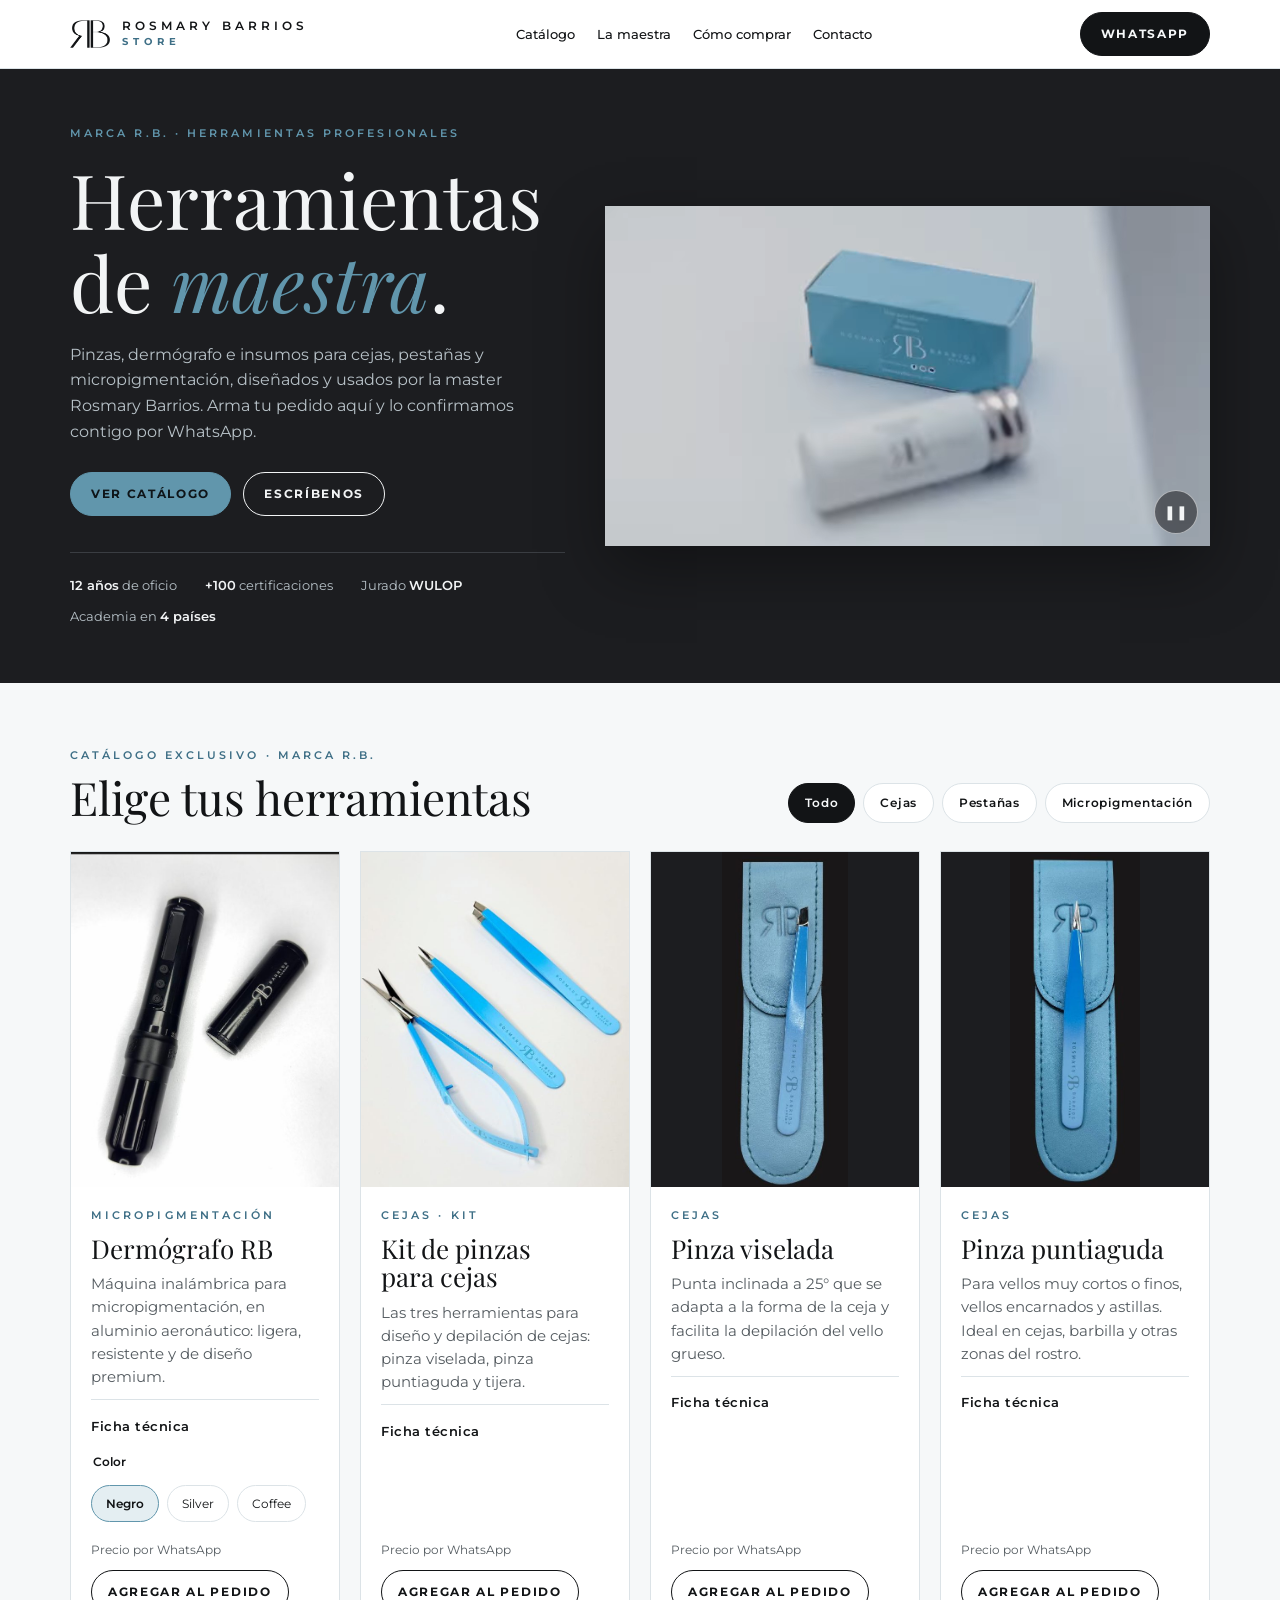
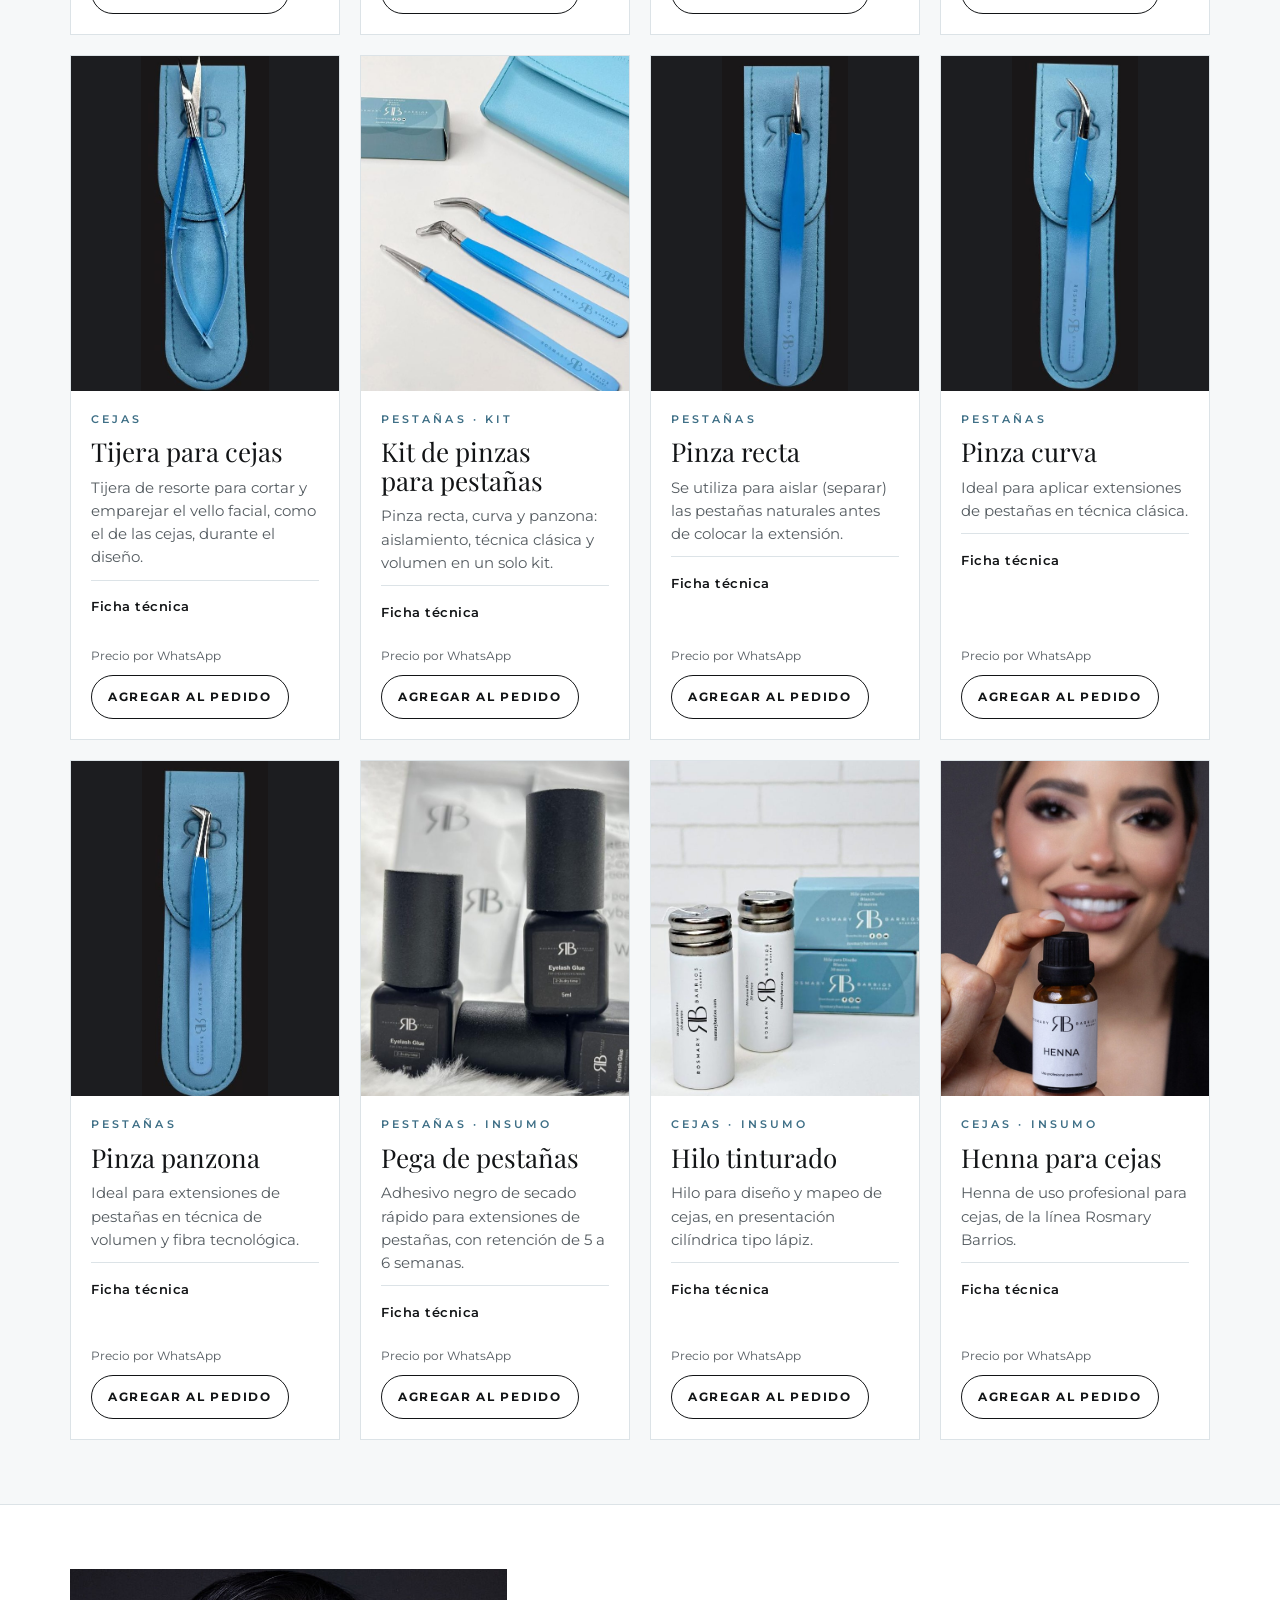
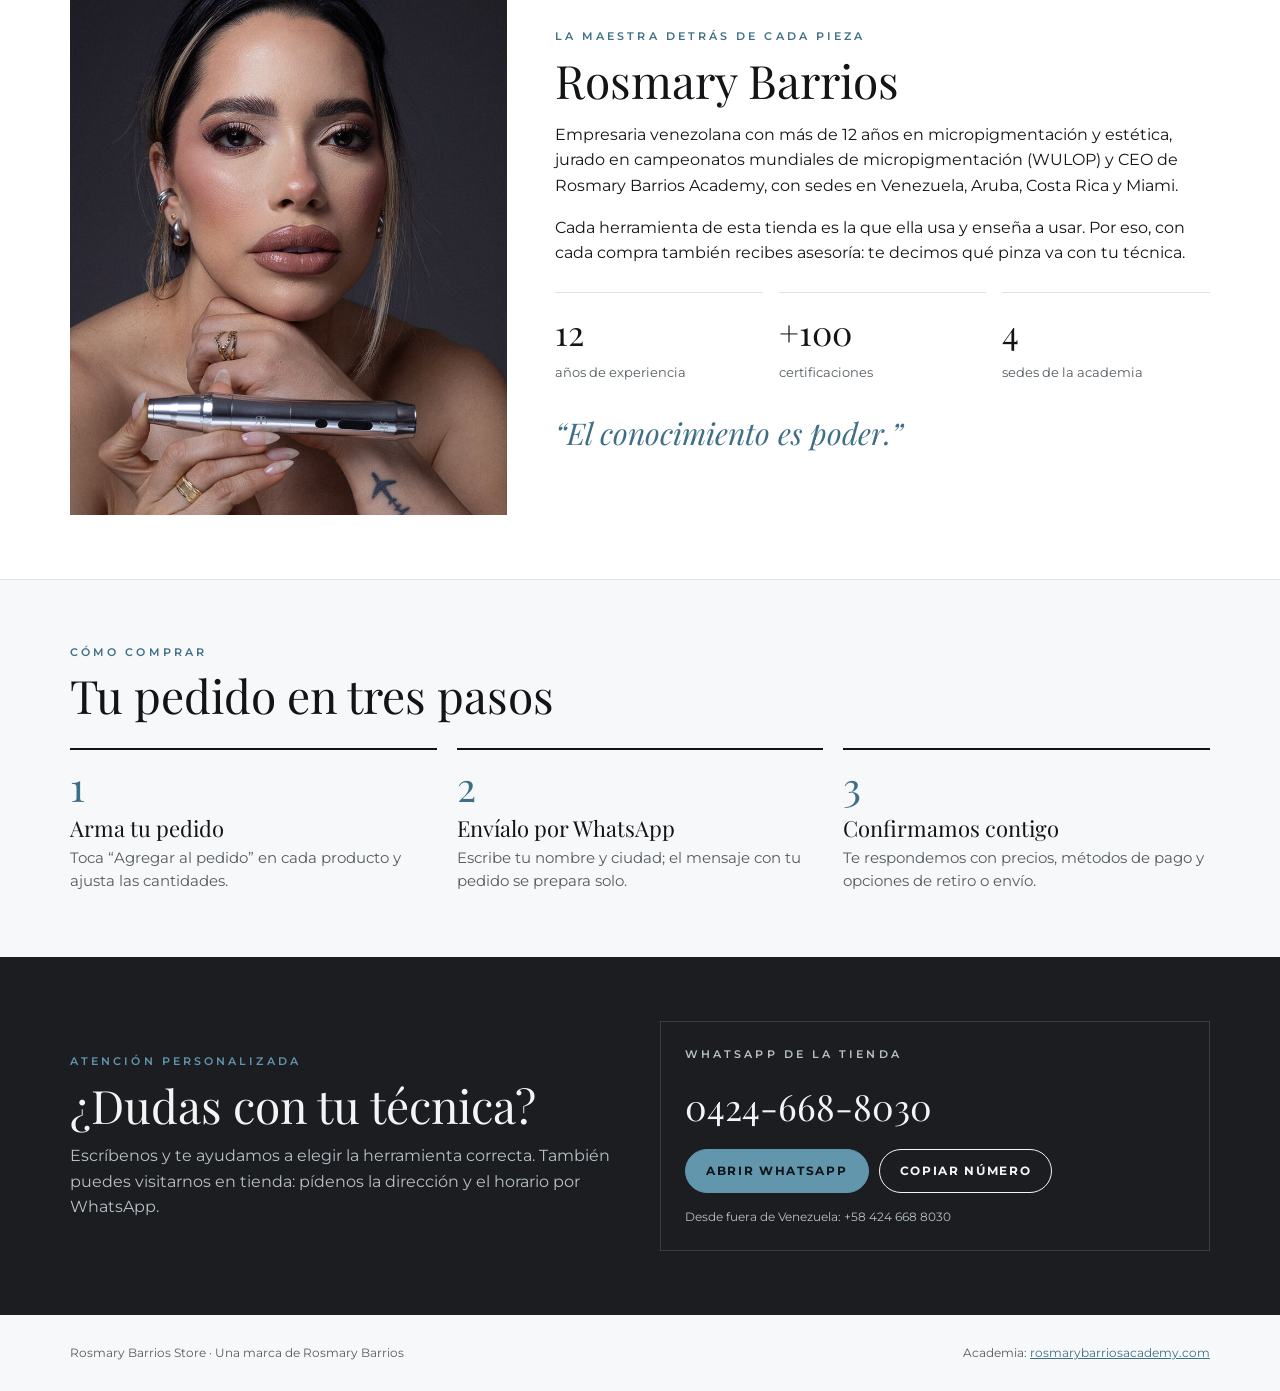
==== index.html @ f1348ba2 "Web de la tienda con video en la portada Co-Authored-By: Claude Opus 5.5 (1M context) <noreply@anthr" ====
<!doctype html>
<html lang="es">
<head>
<meta charset="utf-8">
<meta name="viewport" content="width=device-width,initial-scale=1,viewport-fit=cover">
<meta property="og:title" content="Rosmary Barrios Store">
<meta property="og:description" content="Herramientas profesionales para cejas, pestañas y micropigmentación creadas por la master Rosmary Barrios.">
<meta property="og:image" content="hero-poster.jpg">
<link rel="preload" as="image" href="hero-poster.jpg">
<title>Rosmary Barrios Store</title>
<meta name="description" content="Herramientas profesionales para cejas, pestañas y micropigmentación creadas por la master Rosmary Barrios.">
<link rel="preconnect" href="https://fonts.googleapis.com"><link rel="preconnect" href="https://fonts.gstatic.com" crossorigin>
<link rel="stylesheet" href="https://fonts.googleapis.com/css2?family=Montserrat:wght@400;500;600;700&family=Playfair+Display:ital,wght@0,400;0,500;1,400&display=swap">
<style>
/* Layout: catalogue-first shop. Charcoal studio hero (from the printed catalogue) → filterable product grid → the maestra → how to order → contact. Order is built on the page and sent through WhatsApp. */
:root {
  --bg: #F6F8F9; --surface: #FFFFFF; --ink: #121416; --muted: #555C61; --line: #DCE3E7;
  --accent: #6196AC; --accent-ink: #3E6F86; --accent-soft: #E4EEF2;
  --studio: #1C1D20; --studio-ink: #F2F4F5; --studio-muted: #B7C1C7;
  --display: 'Playfair Display', Georgia, 'Times New Roman', serif;
  --text: 'Montserrat', 'Helvetica Neue', Arial, sans-serif;
  --r: 0px; --pill: 999px;
}
@media (prefers-color-scheme: dark) { :root:not([data-theme="light"]) {
  --bg: #111315; --surface: #1A1D20; --ink: #EDF1F3; --muted: #A5AFB5; --line: #2B3135;
  --accent: #7AAAC0; --accent-ink: #9CC4D6; --accent-soft: #1F2C33; color-scheme: dark } }
:root[data-theme="dark"] {
  --bg: #111315; --surface: #1A1D20; --ink: #EDF1F3; --muted: #A5AFB5; --line: #2B3135;
  --accent: #7AAAC0; --accent-ink: #9CC4D6; --accent-soft: #1F2C33; color-scheme: dark }
* { box-sizing: border-box }
[hidden] { display: none !important }
body { background: var(--bg); color: var(--ink); font-family: var(--text); font-size: 16px; line-height: 1.6; margin: 0 }
.wrap { max-width: 1180px; margin: 0 auto; padding-inline: 20px }
h1, h2, h3 { font-family: var(--display); font-weight: 400; text-wrap: balance; margin: 0; line-height: 1.1 }
.eyebrow { font-size: 11px; font-weight: 600; letter-spacing: .28em; text-transform: uppercase; color: var(--accent-ink); margin: 0 }
a { color: var(--accent-ink) }
:focus-visible { outline: 2px solid var(--accent); outline-offset: 3px }
.mono { display: inline-block; width: 40px; height: 28px; background: currentColor; -webkit-mask: url([data-uri]) center/contain no-repeat; mask: url([data-uri]) center/contain no-repeat }
/* header */
header.top { position: sticky; top: env(safe-area-inset-top, 0px); z-index: 20; background: var(--surface); border-bottom: 1px solid var(--line) }
.top .wrap { display: flex; align-items: center; justify-content: space-between; gap: 16px; padding-block: 12px }
.brand { display: flex; align-items: center; gap: 12px; text-decoration: none; color: var(--ink) }
.brand b { display: block; font-size: 12px; font-weight: 600; letter-spacing: .34em; line-height: 1.35 }
.brand small { display: block; font-size: 10px; font-weight: 700; letter-spacing: .5em; color: var(--accent-ink) }
nav.menu { display: flex; gap: 22px; font-size: 13px; font-weight: 500 }
nav.menu a { color: var(--ink); text-decoration: none }
nav.menu a:hover { color: var(--accent-ink) }
.btn { font: 700 12px/1 var(--text); letter-spacing: .14em; text-transform: uppercase; border-radius: var(--pill); padding: 14px 20px; border: 1.5px solid var(--ink); background: transparent; color: var(--ink); cursor: pointer; text-decoration: none; display: inline-flex; align-items: center; justify-content: center; gap: 8px; min-height: 44px }
.btn-solid { background: var(--ink); color: var(--bg); border-color: var(--ink) }
.btn-accent { background: var(--accent); border-color: var(--accent); color: #0E1418 }
.btn:hover { transform: translateY(-1px) }
/* hero */
.hero { background: var(--studio); color: var(--studio-ink) }
.hero .wrap { display: grid; grid-template-columns: 1.1fr .9fr; gap: 40px; align-items: center; padding-block: 56px }
.hero .eyebrow { color: var(--accent) }
.hero h1 { font-size: clamp(42px, 6vw, 76px); margin: 14px 0 18px }
.hero h1 em { color: var(--accent); font-style: italic }
.hero p.sub { color: var(--studio-muted); max-width: 52ch; margin: 0 0 28px }
.hero .ctas { display: flex; gap: 12px; flex-wrap: wrap }
.hero .btn { border-color: var(--studio-ink); color: var(--studio-ink) }
.hero .btn-accent { color: #0E1418; border-color: var(--accent) }
/* hero video: the product film takes the place of the hero photo, beside the copy */
.hero .wrap { grid-template-columns: .9fr 1.1fr }
.hero-media { position: relative; margin: 0; aspect-ratio: 16/9; overflow: hidden; background: #2A2C30; box-shadow: 0 24px 60px rgba(0,0,0,.35) }
.hero-video { width: 100%; height: 100%; object-fit: cover; display: block }
.hero-toggle { position: absolute; right: 12px; bottom: 12px; width: 44px; height: 44px; border-radius: 50%;
  border: 1px solid rgba(242,244,245,.6); background: rgba(28,29,32,.55); color: #F2F4F5; cursor: pointer; font-size: 14px }
.facts { display: flex; flex-wrap: wrap; gap: 10px 28px; margin-top: 36px; padding-top: 22px; border-top: 1px solid #3A3D42; font-size: 13px; color: var(--studio-muted) }
.facts b { color: var(--studio-ink); font-weight: 600 }
/* catalogue */
section.block { padding-block: 64px }
.bhead { display: flex; flex-wrap: wrap; align-items: end; justify-content: space-between; gap: 20px; margin-bottom: 28px }
.bhead h2 { font-size: clamp(32px, 4vw, 46px); margin-top: 8px }
.filters { display: flex; flex-wrap: wrap; gap: 8px }
.chip { font: 600 12px var(--text); letter-spacing: .06em; padding: 10px 16px; min-height: 40px; border-radius: var(--pill); border: 1px solid var(--line); background: var(--surface); color: var(--ink); cursor: pointer }
.chip[aria-pressed="true"] { background: var(--ink); color: var(--bg); border-color: var(--ink) }
.grid { display: grid; grid-template-columns: repeat(auto-fill, minmax(260px, 1fr)); gap: 20px }
.card { background: var(--surface); border: 1px solid var(--line); display: flex; flex-direction: column; min-width: 0 }
.ph { aspect-ratio: 4/5; max-width: 100%; overflow: hidden; display: flex }
.ph-dark { background: var(--studio) } .ph-light { background: #FFFFFF }
.ph img { width: 100%; height: 100%; display: block }
.cbody { padding: 20px; display: flex; flex-direction: column; gap: 10px; flex: 1 }
.card h3 { font-size: 26px }
.lead { margin: 0; color: var(--muted); font-size: 14.5px }
details { border-top: 1px solid var(--line); padding-top: 10px; font-size: 14px }
summary { cursor: pointer; font-weight: 600; font-size: 13px; letter-spacing: .04em; min-height: 32px; display: flex; align-items: center }
details ul { margin: 8px 0 0; padding-left: 18px; color: var(--muted) }
.opts { border: 0; padding: 0; margin: 0; display: flex; flex-wrap: wrap; gap: 8px; align-items: center }
.opts legend { font-size: 12px; font-weight: 600; margin-bottom: 6px; float: left; width: 100% }
.opts input { position: absolute; opacity: 0 }
.opts span { display: inline-block; padding: 8px 14px; border: 1px solid var(--line); border-radius: var(--pill); font-size: 12px; cursor: pointer }
.opts input:checked + span { border-color: var(--accent); background: var(--accent-soft); font-weight: 600 }
.opts input:focus-visible + span { outline: 2px solid var(--accent) }
.cfoot { margin-top: auto; display: flex; align-items: center; justify-content: space-between; gap: 10px; flex-wrap: wrap; padding-top: 8px }
.price { font-size: 12px; color: var(--muted) }
.btn-add { padding: 12px 16px }
.btn-add.done { background: var(--accent); border-color: var(--accent); color: #0E1418 }
/* maestra */
.maestra { background: var(--surface); border-block: 1px solid var(--line) }
.maestra .wrap { display: grid; grid-template-columns: .8fr 1.2fr; gap: 48px; align-items: center }
.maestra figure { margin: 0; aspect-ratio: 4/5; overflow: hidden; max-width: 100% }
.maestra figure img { width: 100%; height: 100%; object-fit: cover }
.maestra h2 { font-size: clamp(32px, 4vw, 46px); margin: 10px 0 16px }
.maestra blockquote { margin: 24px 0 0; font-family: var(--display); font-style: italic; font-size: 30px; color: var(--accent-ink) }
.stats { display: grid; grid-template-columns: repeat(3, minmax(0, 1fr)); gap: 16px; margin-top: 26px }
.stats div { border-top: 1px solid var(--line); padding-top: 12px }
.stats b { display: block; font-family: var(--display); font-size: 34px; font-weight: 400; font-variant-numeric: tabular-nums }
.stats span { font-size: 13px; color: var(--muted) }
/* steps */
.steps { display: grid; grid-template-columns: repeat(3, minmax(0, 1fr)); gap: 20px; counter-reset: s }
.step { border-top: 2px solid var(--ink); padding-top: 16px }
.step .n { font-family: var(--display); font-size: 40px; color: var(--accent-ink); line-height: 1 }
.step h3 { font-size: 22px; margin: 10px 0 6px }
.step p { margin: 0; color: var(--muted); font-size: 14.5px }
/* contact */
.contact { background: var(--studio); color: var(--studio-ink) }
.contact .wrap { display: grid; grid-template-columns: 1fr 1fr; gap: 40px; align-items: center; padding-block: 64px }
.contact h2 { font-size: clamp(32px, 4vw, 46px); margin: 10px 0 12px }
.contact .eyebrow { color: var(--accent) }
.contact p { color: var(--studio-muted); margin: 0 }
.wa-box { border: 1px solid #3A3D42; padding: 24px; display: flex; flex-direction: column; gap: 14px }
.wa-num { font-family: var(--display); font-size: 36px; font-variant-numeric: tabular-nums; user-select: all }
.wa-row { display: flex; gap: 10px; flex-wrap: wrap }
.contact .btn { border-color: var(--studio-ink); color: var(--studio-ink) }
.contact .btn-accent { color: #0E1418; border-color: var(--accent) }
footer { padding-block: 28px; font-size: 12px; color: var(--muted) }
footer .wrap { display: flex; flex-wrap: wrap; justify-content: space-between; gap: 12px }
/* order bar + drawer */
.orderbar { position: fixed; left: 0; right: 0; bottom: 0; z-index: 30; padding: 12px 16px calc(12px + env(safe-area-inset-bottom, 0px)); display: flex; justify-content: center; pointer-events: none }
.orderbar button { pointer-events: auto; box-shadow: 0 8px 24px rgba(0,0,0,.25) }
.drawer { position: fixed; inset: 0; z-index: 40; display: flex; justify-content: flex-end; background: rgba(10,12,14,.45) }
.panel { background: var(--surface); color: var(--ink); width: min(440px, 100%); height: 100%; padding: 24px 20px calc(24px + env(safe-area-inset-bottom, 0px)); display: flex; flex-direction: column; gap: 16px; overflow-y: auto; border-radius: 18px 0 0 18px }
.panel header { display: flex; justify-content: space-between; align-items: center }
.panel h2 { font-size: 30px }
.items { list-style: none; margin: 0; padding: 0; display: flex; flex-direction: column; gap: 10px }
.items li { display: grid; grid-template-columns: 1fr auto; gap: 8px; align-items: center; border-bottom: 1px solid var(--line); padding-bottom: 10px; font-size: 14px }
.qty { display: flex; align-items: center; gap: 6px }
.qty button { width: 36px; height: 36px; border: 1px solid var(--line); background: var(--bg); color: var(--ink); border-radius: 50%; cursor: pointer; font-size: 16px }
.qty output { min-width: 20px; text-align: center; font-variant-numeric: tabular-nums }
.field { display: flex; flex-direction: column; gap: 6px; font-size: 13px; font-weight: 600 }
.field input { font: 400 15px var(--text); padding: 12px; border: 1px solid var(--line); background: var(--bg); color: var(--ink) }
.empty { color: var(--muted); font-size: 14px }
.note { font-size: 12px; color: var(--muted) }
.close { width: 44px; height: 44px; border-radius: 50%; border: 1px solid var(--line); background: transparent; color: var(--ink); cursor: pointer; font-size: 20px }
@media (max-width: 860px) {
  .hero .wrap, .maestra .wrap, .contact .wrap { grid-template-columns: 1fr }
  .hero-media { order: -1 }
  nav.menu { display: none }
  .steps { grid-template-columns: 1fr }
}
@media (max-width: 480px) { .brand-text { display: none } .stats b { font-size: 28px } }
@media (prefers-reduced-motion: reduce) { .btn:hover { transform: none } }
</style>

</head>
<body>
<header class="top"><div class="wrap">
<a class="brand" href="#inicio" aria-label="Rosmary Barrios Store, inicio"><span class="mono" aria-hidden="true"></span><span class="brand-text"><b>ROSMARY BARRIOS</b><small>STORE</small></span></a>
<nav class="menu" aria-label="Secciones"><a href="#catalogo">Catálogo</a><a href="#maestra">La maestra</a><a href="#comprar">Cómo comprar</a><a href="#contacto">Contacto</a></nav>
<a class="btn btn-solid" id="wa-top" href="https://wa.me/584246688030" target="_blank" rel="noopener">WhatsApp</a>
</div></header>

<section class="hero" id="inicio"><div class="wrap">
<div>
<p class="eyebrow">Marca R.B. · Herramientas profesionales</p>
<h1>Herramientas de <em>maestra</em>.</h1>
<p class="sub">Pinzas, dermógrafo e insumos para cejas, pestañas y micropigmentación, diseñados y usados por la master Rosmary Barrios. Arma tu pedido aquí y lo confirmamos contigo por WhatsApp.</p>
<div class="ctas"><a class="btn btn-accent" href="#catalogo">Ver catálogo</a><a class="btn" href="https://wa.me/584246688030?text=Hola%2C%20quiero%20informaci%C3%B3n%20de%20Rosmary%20Barrios%20Store" target="_blank" rel="noopener">Escríbenos</a></div>
<div class="facts"><span><b>12 años</b> de oficio</span><span><b>+100</b> certificaciones</span><span>Jurado <b>WULOP</b></span><span>Academia en <b>4 países</b></span></div>
</div>
<figure class="hero-media">
<video class="hero-video" autoplay muted loop playsinline preload="auto" poster="hero-poster.jpg" aria-label="Video de productos Rosmary Barrios">
<source src="hero.webm" type="video/webm"><source src="hero.mp4" type="video/mp4">
</video>
<button class="hero-toggle" type="button" aria-label="Pausar video">❚❚</button>
</figure>
</div></section>

<section class="block" id="catalogo"><div class="wrap">
<div class="bhead"><div><p class="eyebrow">Catálogo exclusivo · Marca R.B.</p><h2>Elige tus herramientas</h2></div>
<div class="filters" role="group" aria-label="Filtrar por categoría">
<button type="button" class="chip" data-f="all" aria-pressed="true">Todo</button>
<button type="button" class="chip" data-f="cejas" aria-pressed="false">Cejas</button>
<button type="button" class="chip" data-f="pestanas" aria-pressed="false">Pestañas</button>
<button type="button" class="chip" data-f="micro" aria-pressed="false">Micropigmentación</button>
</div></div>
<div class="grid" id="grid">
<article class="card" data-cat="micro" data-id="dermografo" data-name="Dermógrafo RB">
<div class="ph ph-light"><img src="[data-uri]" alt="Dermógrafo RB" loading="lazy" style="object-fit:cover"></div>
<div class="cbody">
<p class="eyebrow">Micropigmentación</p>
<h3>Dermógrafo RB</h3>
<p class="lead">Máquina inalámbrica para micropigmentación, en aluminio aeronáutico: ligera, resistente y de diseño premium.</p>
<details><summary>Ficha técnica</summary><ul><li>Diseño ergonómico</li><li>Ajuste del stroke</li><li>Pantalla funcional digital</li><li>Batería extraíble e intercambiable, inalámbrica</li><li>Conector tipo C</li><li>Motor sin núcleo PP (Precision Pro)</li></ul></details>
<fieldset class="opts"><legend>Color</legend><label><input type="radio" name="opt-dermografo" id="opt-dermografo-0" value="Negro" checked><span>Negro</span></label><label><input type="radio" name="opt-dermografo" id="opt-dermografo-1" value="Silver"><span>Silver</span></label><label><input type="radio" name="opt-dermografo" id="opt-dermografo-2" value="Coffee"><span>Coffee</span></label></fieldset>
<div class="cfoot"><span class="price">Precio por WhatsApp</span>
<button type="button" class="btn btn-add" data-add="dermografo">Agregar al pedido</button></div>
</div></article>
<article class="card" data-cat="cejas" data-id="kit-cejas" data-name="Kit de pinzas para cejas">
<div class="ph ph-light"><img src="[data-uri]" alt="Kit de pinzas para cejas" loading="lazy" style="object-fit:cover"></div>
<div class="cbody">
<p class="eyebrow">Cejas · Kit</p>
<h3>Kit de pinzas para cejas</h3>
<p class="lead">Las tres herramientas para diseño y depilación de cejas: pinza viselada, pinza puntiaguda y tijera.</p>
<details><summary>Ficha técnica</summary><ul><li>Acero inoxidable, hecho a mano</li><li>Color azul</li><li>Pinza viselada de 25°: 3.54&quot; × 0.5&quot;</li><li>Pinza puntiaguda: 3.54&quot; × 0.17&quot;</li><li>Tijera ergonómica: 4.72&quot; × 0.78&quot;</li></ul></details>

<div class="cfoot"><span class="price">Precio por WhatsApp</span>
<button type="button" class="btn btn-add" data-add="kit-cejas">Agregar al pedido</button></div>
</div></article>
<article class="card" data-cat="cejas" data-id="viselada" data-name="Pinza viselada">
<div class="ph ph-dark"><img src="[data-uri]" alt="Pinza viselada" loading="lazy" style="object-fit:contain"></div>
<div class="cbody">
<p class="eyebrow">Cejas</p>
<h3>Pinza viselada</h3>
<p class="lead">Punta inclinada a 25° que se adapta a la forma de la ceja y facilita la depilación del vello grueso.</p>
<details><summary>Ficha técnica</summary><ul><li>Acero inoxidable, hecho a mano</li><li>3.54&quot; × 0.5&quot;</li><li>Incluye estuche RB</li></ul></details>

<div class="cfoot"><span class="price">Precio por WhatsApp</span>
<button type="button" class="btn btn-add" data-add="viselada">Agregar al pedido</button></div>
</div></article>
<article class="card" data-cat="cejas" data-id="puntiaguda" data-name="Pinza puntiaguda">
<div class="ph ph-dark"><img src="[data-uri]" alt="Pinza puntiaguda" loading="lazy" style="object-fit:contain"></div>
<div class="cbody">
<p class="eyebrow">Cejas</p>
<h3>Pinza puntiaguda</h3>
<p class="lead">Para vellos muy cortos o finos, vellos encarnados y astillas. Ideal en cejas, barbilla y otras zonas del rostro.</p>
<details><summary>Ficha técnica</summary><ul><li>Acero inoxidable, hecho a mano</li><li>3.54&quot; × 0.17&quot;</li><li>Incluye estuche RB</li></ul></details>

<div class="cfoot"><span class="price">Precio por WhatsApp</span>
<button type="button" class="btn btn-add" data-add="puntiaguda">Agregar al pedido</button></div>
</div></article>
<article class="card" data-cat="cejas" data-id="tijera" data-name="Tijera para cejas">
<div class="ph ph-dark"><img src="[data-uri]" alt="Tijera para cejas" loading="lazy" style="object-fit:contain"></div>
<div class="cbody">
<p class="eyebrow">Cejas</p>
<h3>Tijera para cejas</h3>
<p class="lead">Tijera de resorte para cortar y emparejar el vello facial, como el de las cejas, durante el diseño.</p>
<details><summary>Ficha técnica</summary><ul><li>Acero inoxidable, hecho a mano</li><li>Ergonómica: 4.72&quot; × 0.78&quot;</li><li>Incluye estuche RB</li></ul></details>

<div class="cfoot"><span class="price">Precio por WhatsApp</span>
<button type="button" class="btn btn-add" data-add="tijera">Agregar al pedido</button></div>
</div></article>
<article class="card" data-cat="pestanas" data-id="kit-pestanas" data-name="Kit de pinzas para pestañas">
<div class="ph ph-light"><img src="[data-uri]" alt="Kit de pinzas para pestañas" loading="lazy" style="object-fit:cover"></div>
<div class="cbody">
<p class="eyebrow">Pestañas · Kit</p>
<h3>Kit de pinzas para pestañas</h3>
<p class="lead">Pinza recta, curva y panzona: aislamiento, técnica clásica y volumen en un solo kit.</p>
<details><summary>Ficha técnica</summary><ul><li>Acero inoxidable, hecho a mano</li><li>Color azul · estilo moderno</li><li>Pinza recta: 3.54&quot; × 0.39&quot;</li><li>Pinza curva: 4.72&quot; × 0.39&quot;</li><li>Pinza panzona: 4.33&quot; × 0.39&quot;</li></ul></details>

<div class="cfoot"><span class="price">Precio por WhatsApp</span>
<button type="button" class="btn btn-add" data-add="kit-pestanas">Agregar al pedido</button></div>
</div></article>
<article class="card" data-cat="pestanas" data-id="recta" data-name="Pinza recta">
<div class="ph ph-dark"><img src="[data-uri]" alt="Pinza recta" loading="lazy" style="object-fit:contain"></div>
<div class="cbody">
<p class="eyebrow">Pestañas</p>
<h3>Pinza recta</h3>
<p class="lead">Se utiliza para aislar (separar) las pestañas naturales antes de colocar la extensión.</p>
<details><summary>Ficha técnica</summary><ul><li>Acero inoxidable, hecho a mano</li><li>3.54&quot; × 0.39&quot;</li><li>Incluye estuche RB</li></ul></details>

<div class="cfoot"><span class="price">Precio por WhatsApp</span>
<button type="button" class="btn btn-add" data-add="recta">Agregar al pedido</button></div>
</div></article>
<article class="card" data-cat="pestanas" data-id="curva" data-name="Pinza curva">
<div class="ph ph-dark"><img src="[data-uri]" alt="Pinza curva" loading="lazy" style="object-fit:contain"></div>
<div class="cbody">
<p class="eyebrow">Pestañas</p>
<h3>Pinza curva</h3>
<p class="lead">Ideal para aplicar extensiones de pestañas en técnica clásica.</p>
<details><summary>Ficha técnica</summary><ul><li>Acero inoxidable, hecho a mano</li><li>4.72&quot; × 0.39&quot;</li><li>Incluye estuche RB</li></ul></details>

<div class="cfoot"><span class="price">Precio por WhatsApp</span>
<button type="button" class="btn btn-add" data-add="curva">Agregar al pedido</button></div>
</div></article>
<article class="card" data-cat="pestanas" data-id="panzona" data-name="Pinza panzona">
<div class="ph ph-dark"><img src="[data-uri]" alt="Pinza panzona" loading="lazy" style="object-fit:contain"></div>
<div class="cbody">
<p class="eyebrow">Pestañas</p>
<h3>Pinza panzona</h3>
<p class="lead">Ideal para extensiones de pestañas en técnica de volumen y fibra tecnológica.</p>
<details><summary>Ficha técnica</summary><ul><li>Acero inoxidable, hecho a mano</li><li>4.33&quot; × 0.39&quot;</li><li>Incluye estuche RB</li></ul></details>

<div class="cfoot"><span class="price">Precio por WhatsApp</span>
<button type="button" class="btn btn-add" data-add="panzona">Agregar al pedido</button></div>
</div></article>
<article class="card" data-cat="pestanas" data-id="pega" data-name="Pega de pestañas">
<div class="ph ph-light"><img src="[data-uri]" alt="Pega de pestañas" loading="lazy" style="object-fit:cover"></div>
<div class="cbody">
<p class="eyebrow">Pestañas · Insumo</p>
<h3>Pega de pestañas</h3>
<p class="lead">Adhesivo negro de secado rápido para extensiones de pestañas, con retención de 5 a 6 semanas.</p>
<details><summary>Ficha técnica</summary><ul><li>Secado: 3–4 segundos</li><li>Retención: 5–6 semanas</li><li>Color negro · 5 ml</li><li>Libre de látex y formaldehído</li><li>Aprobado por ITQA (según fabricante)</li><li>Aplicar a 22–25 °C (72–77 °F) con humedad de 50–70%</li></ul></details>

<div class="cfoot"><span class="price">Precio por WhatsApp</span>
<button type="button" class="btn btn-add" data-add="pega">Agregar al pedido</button></div>
</div></article>
<article class="card" data-cat="cejas" data-id="hilo" data-name="Hilo tinturado">
<div class="ph ph-light"><img src="[data-uri]" alt="Hilo tinturado" loading="lazy" style="object-fit:cover"></div>
<div class="cbody">
<p class="eyebrow">Cejas · Insumo</p>
<h3>Hilo tinturado</h3>
<p class="lead">Hilo para diseño y mapeo de cejas, en presentación cilíndrica tipo lápiz.</p>
<details><summary>Ficha técnica</summary><ul><li>Color blanco · acabado natural</li><li>Forma cilíndrica (lápiz)</li><li>Contenido: 30 metros</li></ul></details>

<div class="cfoot"><span class="price">Precio por WhatsApp</span>
<button type="button" class="btn btn-add" data-add="hilo">Agregar al pedido</button></div>
</div></article>
<article class="card" data-cat="cejas" data-id="henna" data-name="Henna para cejas">
<div class="ph ph-dark"><img src="[data-uri]" alt="Henna para cejas" loading="lazy" style="object-fit:cover"></div>
<div class="cbody">
<p class="eyebrow">Cejas · Insumo</p>
<h3>Henna para cejas</h3>
<p class="lead">Henna de uso profesional para cejas, de la línea Rosmary Barrios.</p>
<details><summary>Ficha técnica</summary><ul><li>Uso profesional para cejas</li><li>Consulta tonos y presentación por WhatsApp</li></ul></details>

<div class="cfoot"><span class="price">Precio por WhatsApp</span>
<button type="button" class="btn btn-add" data-add="henna">Agregar al pedido</button></div>
</div></article>
</div>
</div></section>

<section class="block maestra" id="maestra"><div class="wrap">
<figure><img src="[data-uri]" alt="Rosmary Barrios con el dermógrafo RB" loading="lazy"></figure>
<div>
<p class="eyebrow">La maestra detrás de cada pieza</p>
<h2>Rosmary Barrios</h2>
<p>Empresaria venezolana con más de 12 años en micropigmentación y estética, jurado en campeonatos mundiales de micropigmentación (WULOP) y CEO de Rosmary Barrios Academy, con sedes en Venezuela, Aruba, Costa Rica y Miami.</p>
<p>Cada herramienta de esta tienda es la que ella usa y enseña a usar. Por eso, con cada compra también recibes asesoría: te decimos qué pinza va con tu técnica.</p>
<div class="stats"><div><b>12</b><span>años de experiencia</span></div><div><b>+100</b><span>certificaciones</span></div><div><b>4</b><span>sedes de la academia</span></div></div>
<blockquote>“El conocimiento es poder.”</blockquote>
</div>
</div></section>

<section class="block" id="comprar"><div class="wrap">
<div class="bhead"><div><p class="eyebrow">Cómo comprar</p><h2>Tu pedido en tres pasos</h2></div></div>
<div class="steps">
<div class="step"><div class="n">1</div><h3>Arma tu pedido</h3><p>Toca “Agregar al pedido” en cada producto y ajusta las cantidades.</p></div>
<div class="step"><div class="n">2</div><h3>Envíalo por WhatsApp</h3><p>Escribe tu nombre y ciudad; el mensaje con tu pedido se prepara solo.</p></div>
<div class="step"><div class="n">3</div><h3>Confirmamos contigo</h3><p>Te respondemos con precios, métodos de pago y opciones de retiro o envío.</p></div>
</div>
</div></section>

<section class="contact" id="contacto"><div class="wrap">
<div><p class="eyebrow">Atención personalizada</p><h2>¿Dudas con tu técnica?</h2><p>Escríbenos y te ayudamos a elegir la herramienta correcta. También puedes visitarnos en tienda: pídenos la dirección y el horario por WhatsApp.</p></div>
<div class="wa-box">
<span class="eyebrow" style="color:var(--studio-muted)">WhatsApp de la tienda</span>
<span class="wa-num" id="wa-num">0424-668-8030</span>
<div class="wa-row"><a class="btn btn-accent" href="https://wa.me/584246688030?text=Hola%2C%20quiero%20asesor%C3%ADa%20para%20elegir%20mis%20herramientas" target="_blank" rel="noopener">Abrir WhatsApp</a><button type="button" class="btn" id="copy-num">Copiar número</button></div>
<span class="note" style="color:var(--studio-muted)" id="copy-msg" aria-live="polite">Desde fuera de Venezuela: +58 424 668 8030</span>
</div>
</div></section>

<footer><div class="wrap"><span>Rosmary Barrios Store · Una marca de Rosmary Barrios</span><span>Academia: <a href="https://rosmarybarriosacademy.com" target="_blank" rel="noopener">rosmarybarriosacademy.com</a></span></div></footer>

<div class="orderbar"><button type="button" class="btn btn-solid" id="open-order" hidden>Ver pedido (<span id="count">0</span>)</button></div>

<div class="drawer" id="drawer" hidden role="dialog" aria-modal="true" aria-labelledby="order-title">
<div class="panel">
<header><h2 id="order-title">Tu pedido</h2><button type="button" class="close" id="close-order" aria-label="Cerrar">×</button></header>
<ul class="items" id="items"></ul>
<p class="empty" id="empty">Aún no agregaste productos.</p>
<label class="field" for="c-name">Nombre<input id="c-name" autocomplete="name" placeholder="Tu nombre"></label>
<label class="field" for="c-city">Ciudad<input id="c-city" autocomplete="address-level2" placeholder="Ciudad o estado"></label>
<a class="btn btn-accent" id="send" href="https://wa.me/584246688030" target="_blank" rel="noopener">Enviar pedido por WhatsApp</a>
<p class="note">Se abre WhatsApp con tu pedido listo para enviar al 0424-668-8030. Te confirmamos precios, pago y entrega por ese medio.</p>
</div></div>

<script>
(function() {
  const WA = '584246688030';
  const order = new Map();
  const $ = (s, r = document) => r.querySelector(s);
  const $$ = (s, r = document) => Array.from(r.querySelectorAll(s));
  // filters
  $$('.chip').forEach(ch => ch.addEventListener('click', () => {
    $$('.chip').forEach(c => c.setAttribute('aria-pressed', c === ch ? 'true' : 'false'));
    const f = ch.dataset.f;
    $$('.card').forEach(c => { c.hidden = !(f === 'all' || c.dataset.cat === f); });
  }));
  function keyFor(card) {
    const opt = card.querySelector('.opts input:checked');
    return { key: card.dataset.id + (opt ? ':' + opt.value : ''), label: card.dataset.name + (opt ? ' (' + opt.value + ')' : '') };
  }
  function render() {
    const list = $('#items'); list.innerHTML = '';
    let n = 0;
    order.forEach((v, k) => {
      n += v.qty;
      const li = document.createElement('li');
      const name = document.createElement('span'); name.textContent = v.label;
      const q = document.createElement('div'); q.className = 'qty';
      const minus = document.createElement('button'); minus.type = 'button'; minus.textContent = '−'; minus.setAttribute('aria-label', 'Quitar uno de ' + v.label);
      const out = document.createElement('output'); out.textContent = v.qty;
      const plus = document.createElement('button'); plus.type = 'button'; plus.textContent = '+'; plus.setAttribute('aria-label', 'Agregar uno de ' + v.label);
      minus.onclick = () => { v.qty--; if (v.qty <= 0) order.delete(k); render(); };
      plus.onclick = () => { v.qty++; render(); };
      q.append(minus, out, plus); li.append(name, q); list.append(li);
    });
    $('#count').textContent = n;
    $('#open-order').hidden = n === 0;
    $('#empty').hidden = n > 0;
    updateLink();
  }
  function updateLink() {
    const lines = ['Hola, quiero hacer este pedido en Rosmary Barrios Store:'];
    order.forEach(v => lines.push('• ' + v.qty + ' × ' + v.label));
    const nm = $('#c-name').value.trim(), ct = $('#c-city').value.trim();
    if (nm) lines.push('Nombre: ' + nm);
    if (ct) lines.push('Ciudad: ' + ct);
    lines.push('¿Me confirman precio y disponibilidad? Gracias.');
    $('#send').href = 'https://wa.me/' + WA + '?text=' + encodeURIComponent(lines.join('\n'));
  }
  $$('.btn-add').forEach(b => b.addEventListener('click', () => {
    const card = b.closest('.card'); const { key, label } = keyFor(card);
    const cur = order.get(key) || { label, qty: 0 }; cur.qty++; order.set(key, cur);
    b.textContent = 'Agregado ✓'; b.classList.add('done');
    setTimeout(() => { b.textContent = 'Agregar al pedido'; b.classList.remove('done'); }, 1200);
    render();
  }));
  // per-product quick question links
  const drawer = $('#drawer');
  $('#open-order').onclick = () => { drawer.hidden = false; $('#close-order').focus(); };
  $('#close-order').onclick = () => { drawer.hidden = true; $('#open-order').focus(); };
  drawer.addEventListener('click', e => { if (e.target === drawer) drawer.hidden = true; });
  document.addEventListener('keydown', e => { if (e.key === 'Escape' && !drawer.hidden) drawer.hidden = true; });
  $('#c-name').addEventListener('input', updateLink); $('#c-city').addEventListener('input', updateLink);
  $('#copy-num').addEventListener('click', () => {
    const msg = $('#copy-msg');
    const done = () => { msg.textContent = 'Número copiado: 0424-668-8030'; };
    const fallback = () => { const r = document.createRange(); r.selectNodeContents($('#wa-num')); const s = getSelection(); s.removeAllRanges(); s.addRange(r); msg.textContent = 'Número seleccionado: cópialo con tu teclado.'; };
    try { navigator.clipboard.writeText('0424-668-8030').then(done, fallback); } catch (e) { fallback(); }
  });
  render();
})();
</script>
<script>
(() => {
  const v = document.querySelector('.hero-video'), t = document.querySelector('.hero-toggle');
  if (!v || !t) return;
  const set = p => { t.textContent = p ? '▶' : '❚❚'; t.setAttribute('aria-label', p ? 'Reproducir video' : 'Pausar video'); };
  if (matchMedia('(prefers-reduced-motion: reduce)').matches) { v.removeAttribute('autoplay'); v.pause(); set(true); }
  t.addEventListener('click', () => { if (v.paused) { v.play(); set(false); } else { v.pause(); set(true); } });
})();
</script>
</body>
</html>
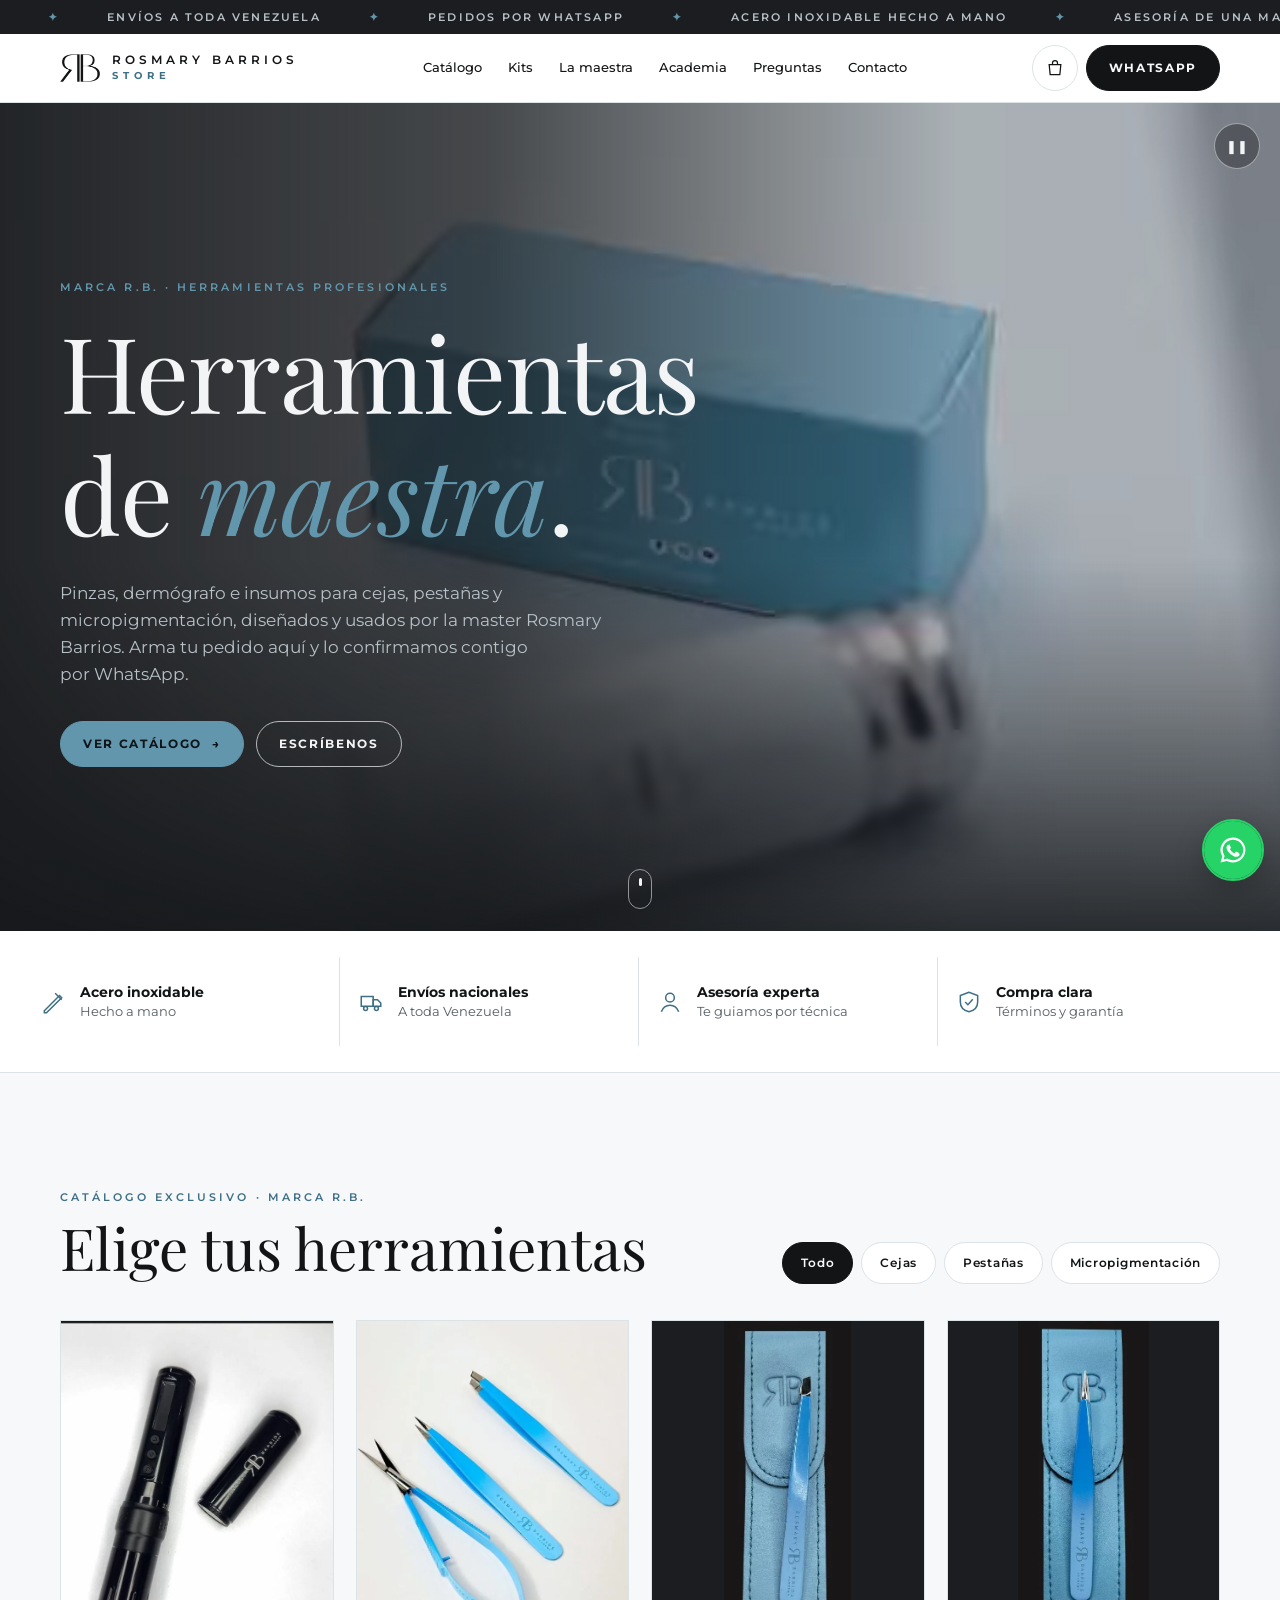
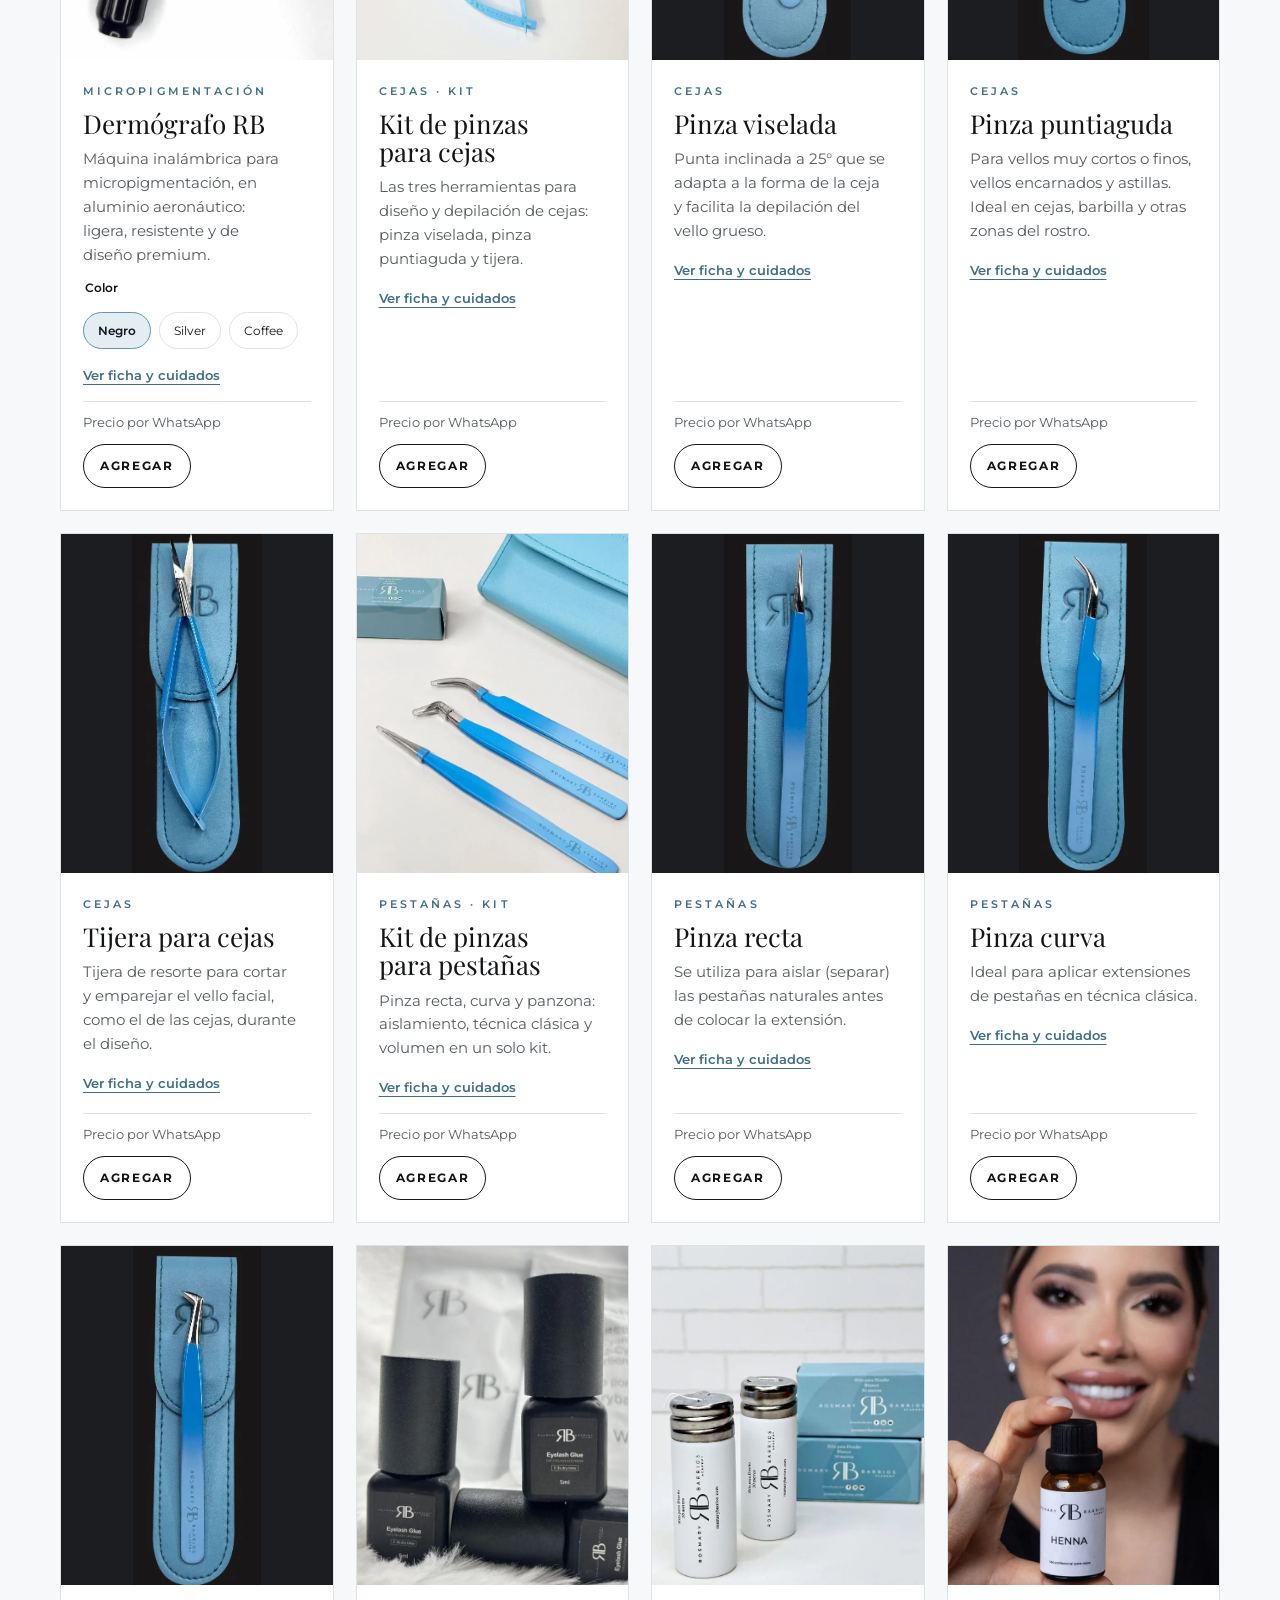
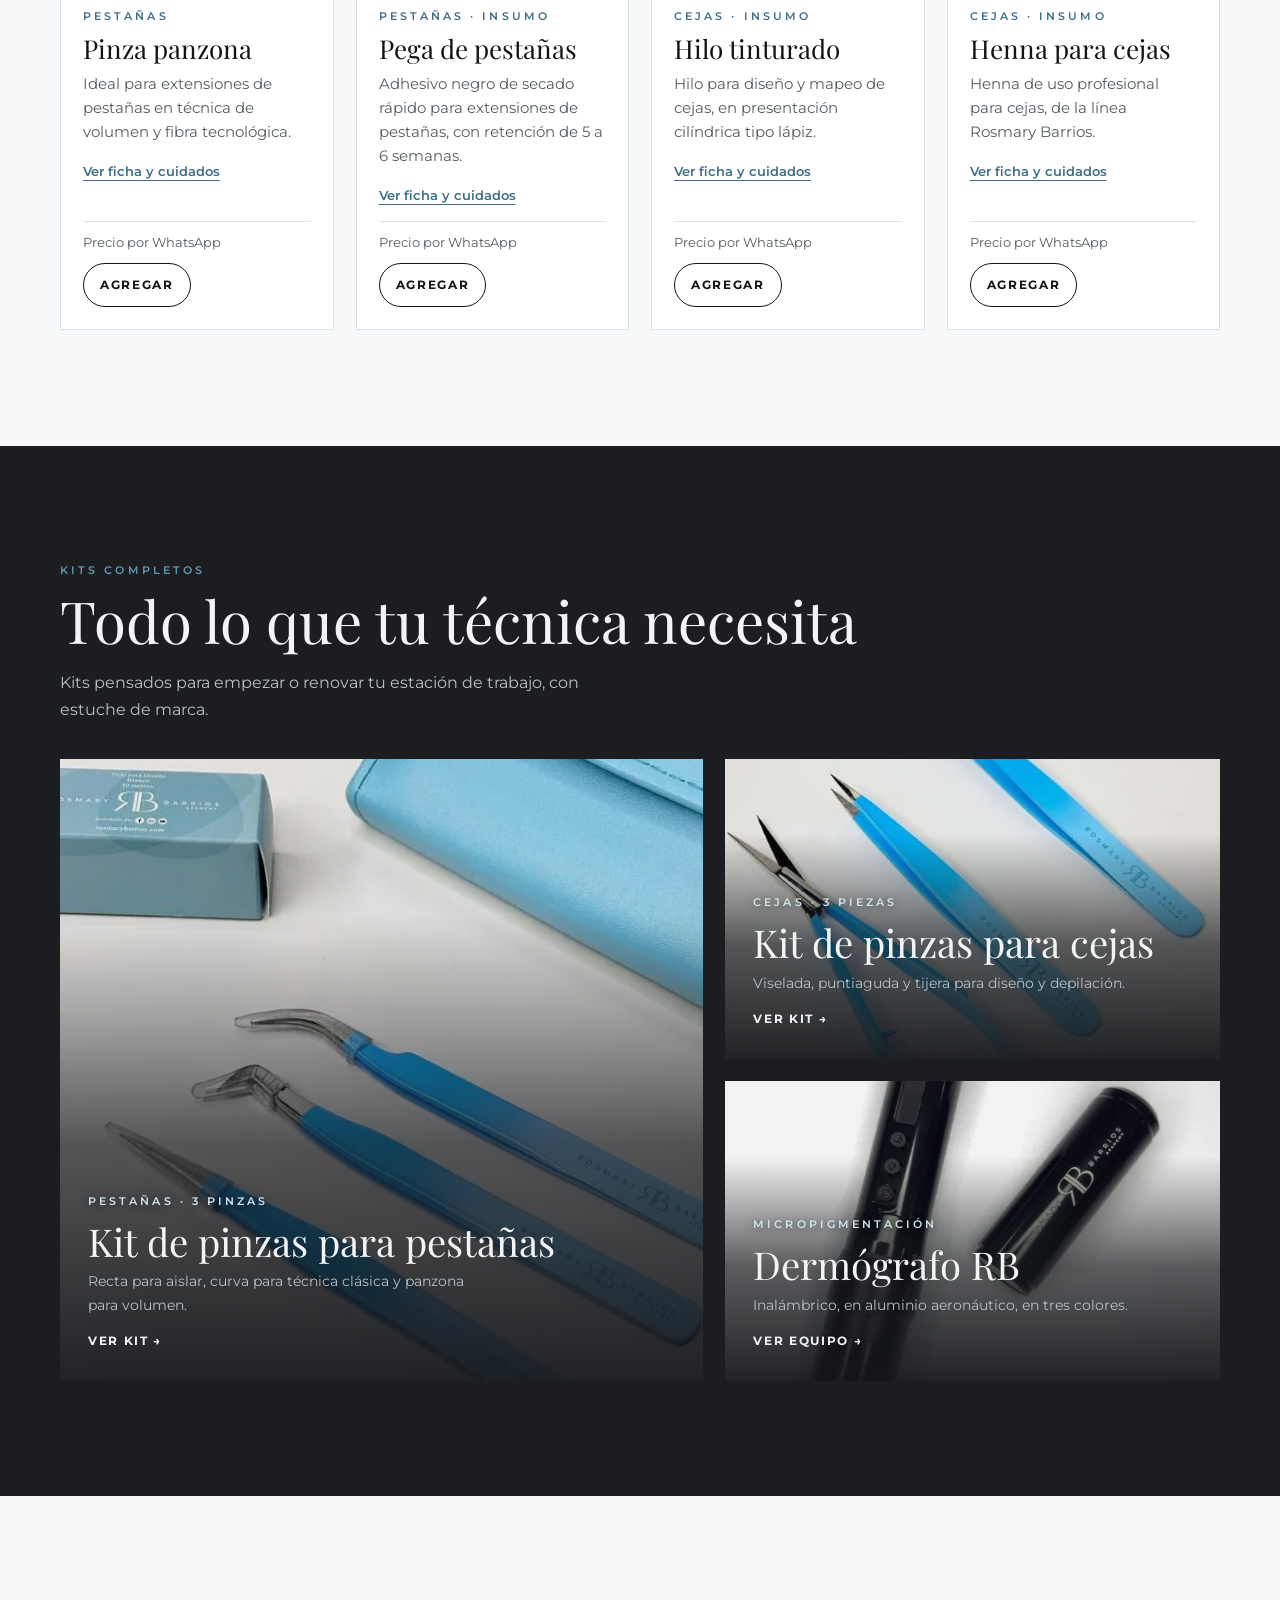
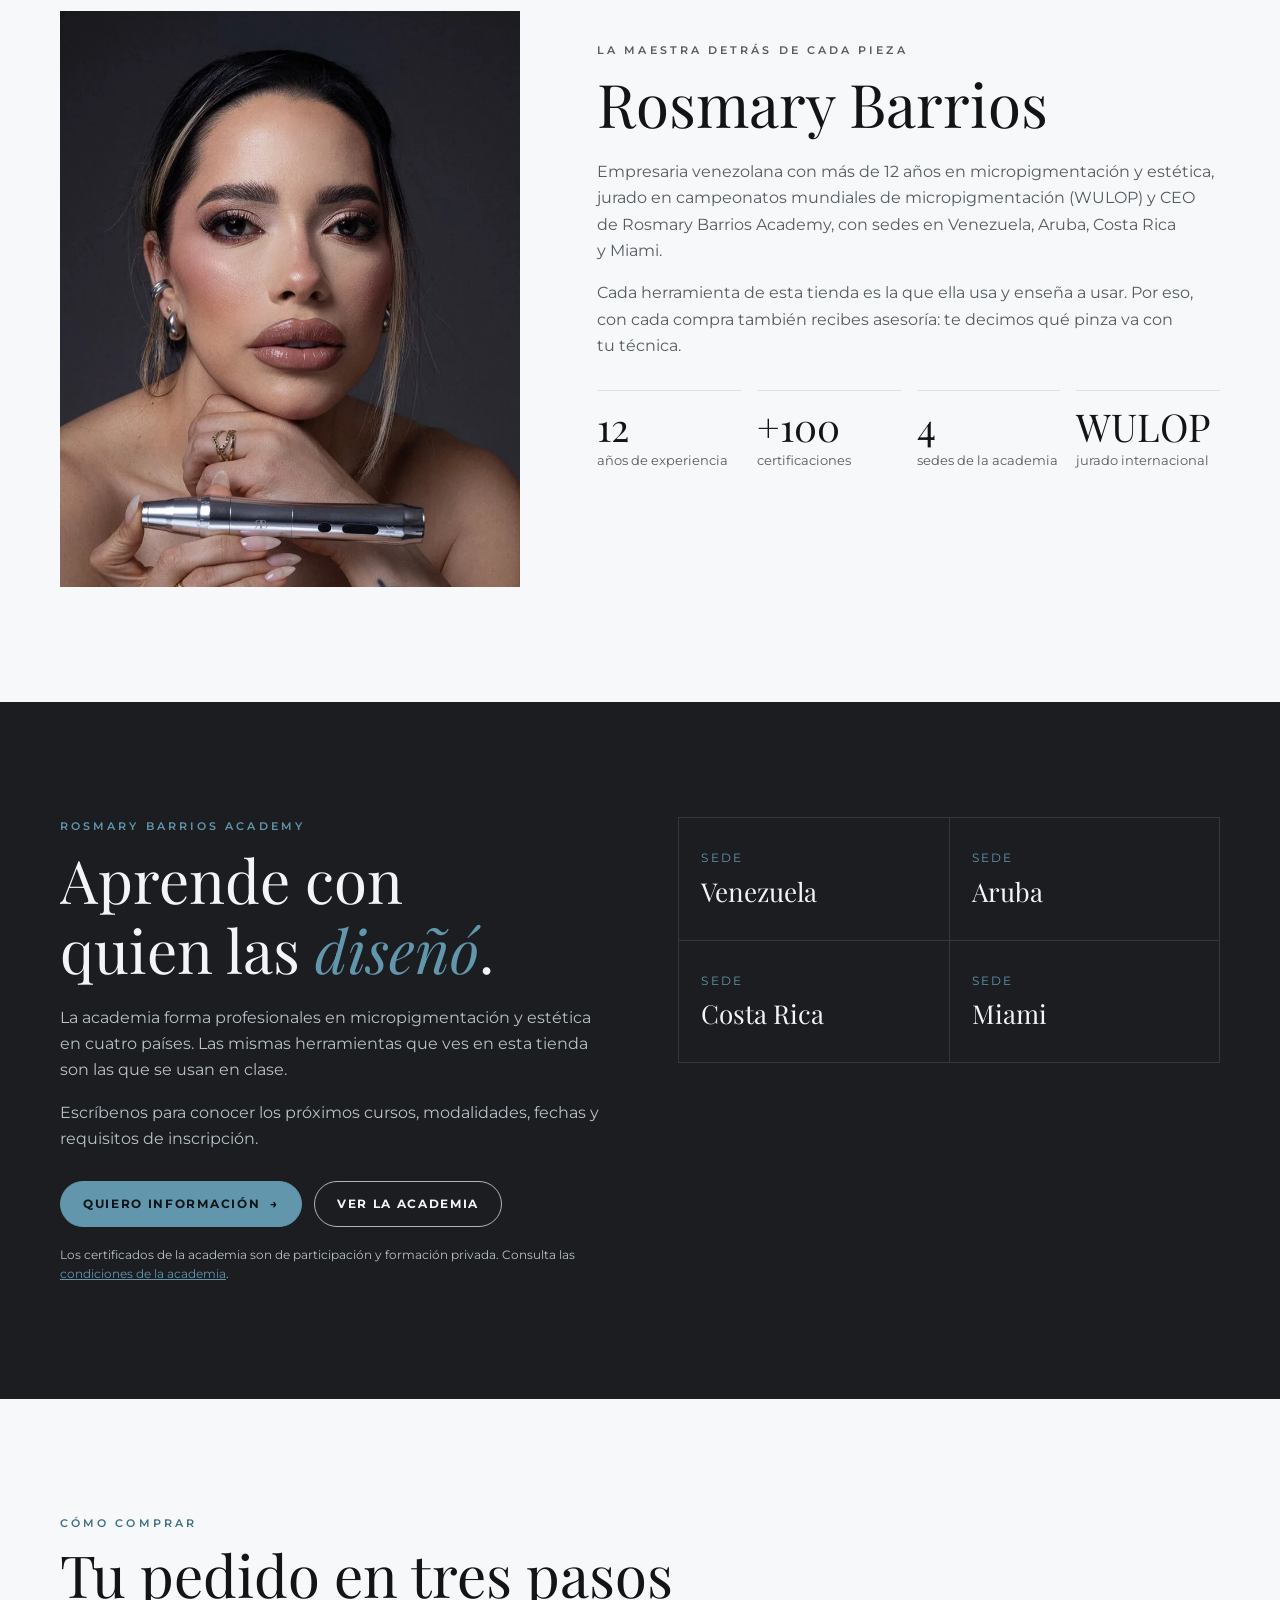
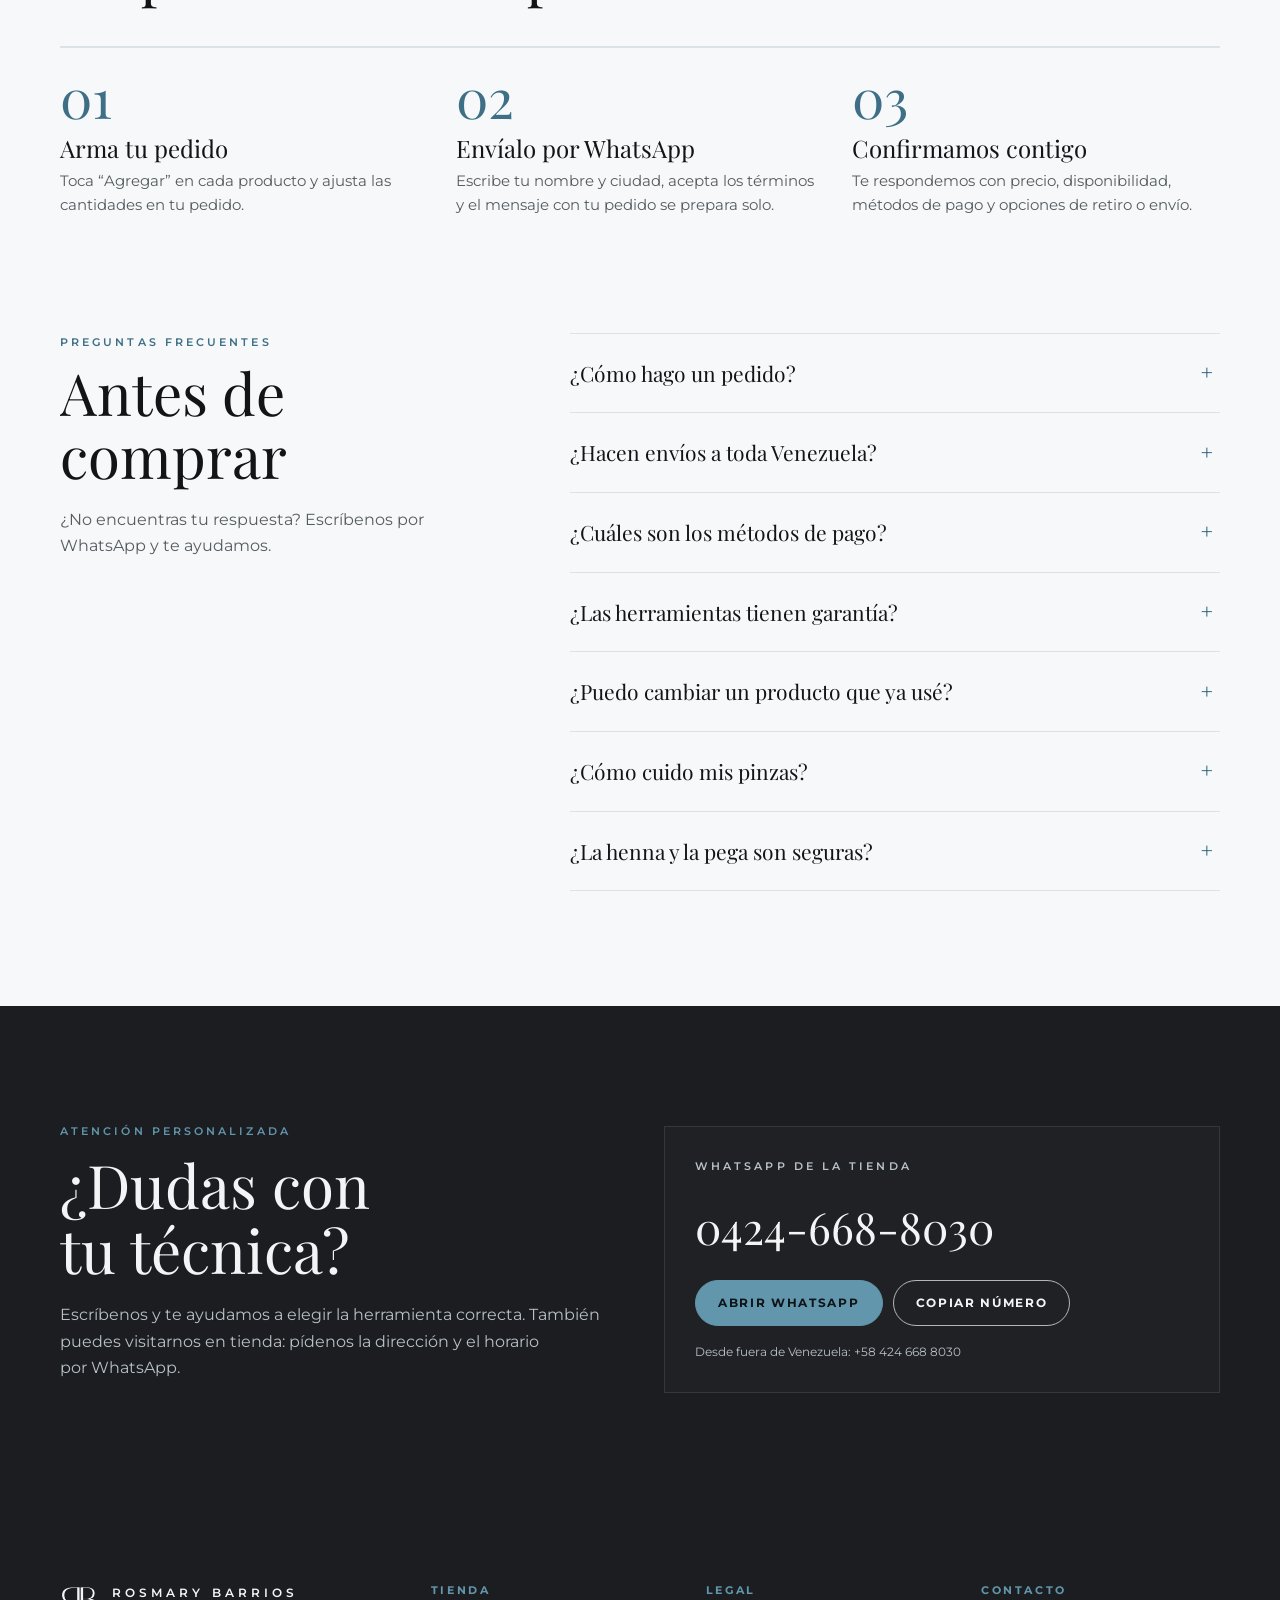
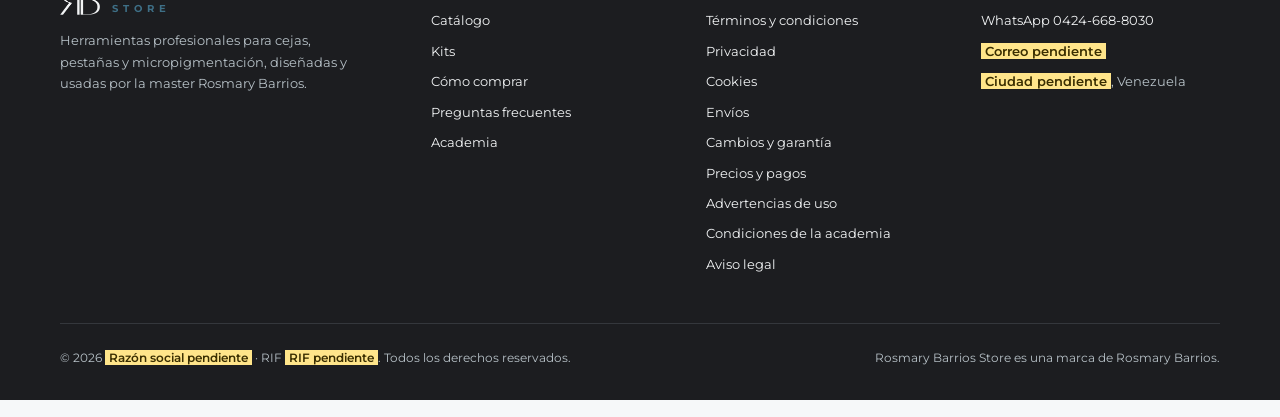
==== commit 95656ee0: "Rediseño profesional de la tienda con páginas legales Secciones nuevas (kits, academia, preguntas fr" ====
--- a/index.html
+++ b/index.html
@@ -1,447 +1,208 @@
 <!doctype html>
-<html lang="es">
+<html lang="es-VE">
 <head>
 <meta charset="utf-8">
 <meta name="viewport" content="width=device-width,initial-scale=1,viewport-fit=cover">
-<meta property="og:title" content="Rosmary Barrios Store">
-<meta property="og:description" content="Herramientas profesionales para cejas, pestañas y micropigmentación creadas por la master Rosmary Barrios.">
-<meta property="og:image" content="hero-poster.jpg">
+<title>Rosmary Barrios Store · Pinzas, dermógrafo e insumos para cejas y pestañas</title>
+<meta name="description" content="Tienda oficial de Rosmary Barrios: pinzas de acero inoxidable para cejas y pestañas, dermógrafo RB, pega, henna e hilo. Pide por WhatsApp con asesoría de una master en micropigmentación. Envíos a toda Venezuela.">
+<link rel="canonical" href="https://rosmarybarriosstore.vercel.app/">
+<meta name="theme-color" content="#1C1D20">
+<meta property="og:type" content="website">
+<meta property="og:locale" content="es_VE">
+<meta property="og:site_name" content="Rosmary Barrios Store">
+<meta property="og:title" content="Rosmary Barrios Store · Herramientas de maestra">
+<meta property="og:description" content="Pinzas, dermógrafo e insumos profesionales para cejas, pestañas y micropigmentación. Pide por WhatsApp.">
+<meta property="og:url" content="https://rosmarybarriosstore.vercel.app/">
+<meta property="og:image" content="https://rosmarybarriosstore.vercel.app/hero-poster.jpg">
+<meta name="twitter:card" content="summary_large_image">
+<link rel="icon" type="image/png" href="favicon.png">
+<link rel="apple-touch-icon" href="apple-touch-icon.png">
+<link rel="manifest" href="site.webmanifest">
 <link rel="preload" as="image" href="hero-poster.jpg">
-<title>Rosmary Barrios Store</title>
-<meta name="description" content="Herramientas profesionales para cejas, pestañas y micropigmentación creadas por la master Rosmary Barrios.">
 <link rel="preconnect" href="https://fonts.googleapis.com"><link rel="preconnect" href="https://fonts.gstatic.com" crossorigin>
 <link rel="stylesheet" href="https://fonts.googleapis.com/css2?family=Montserrat:wght@400;500;600;700&family=Playfair+Display:ital,wght@0,400;0,500;1,400&display=swap">
-<style>
-/* Layout: catalogue-first shop. Charcoal studio hero (from the printed catalogue) → filterable product grid → the maestra → how to order → contact. Order is built on the page and sent through WhatsApp. */
-:root {
-  --bg: #F6F8F9; --surface: #FFFFFF; --ink: #121416; --muted: #555C61; --line: #DCE3E7;
-  --accent: #6196AC; --accent-ink: #3E6F86; --accent-soft: #E4EEF2;
-  --studio: #1C1D20; --studio-ink: #F2F4F5; --studio-muted: #B7C1C7;
-  --display: 'Playfair Display', Georgia, 'Times New Roman', serif;
-  --text: 'Montserrat', 'Helvetica Neue', Arial, sans-serif;
-  --r: 0px; --pill: 999px;
-}
-@media (prefers-color-scheme: dark) { :root:not([data-theme="light"]) {
-  --bg: #111315; --surface: #1A1D20; --ink: #EDF1F3; --muted: #A5AFB5; --line: #2B3135;
-  --accent: #7AAAC0; --accent-ink: #9CC4D6; --accent-soft: #1F2C33; color-scheme: dark } }
-:root[data-theme="dark"] {
-  --bg: #111315; --surface: #1A1D20; --ink: #EDF1F3; --muted: #A5AFB5; --line: #2B3135;
-  --accent: #7AAAC0; --accent-ink: #9CC4D6; --accent-soft: #1F2C33; color-scheme: dark }
-* { box-sizing: border-box }
-[hidden] { display: none !important }
-body { background: var(--bg); color: var(--ink); font-family: var(--text); font-size: 16px; line-height: 1.6; margin: 0 }
-.wrap { max-width: 1180px; margin: 0 auto; padding-inline: 20px }
-h1, h2, h3 { font-family: var(--display); font-weight: 400; text-wrap: balance; margin: 0; line-height: 1.1 }
-.eyebrow { font-size: 11px; font-weight: 600; letter-spacing: .28em; text-transform: uppercase; color: var(--accent-ink); margin: 0 }
-a { color: var(--accent-ink) }
-:focus-visible { outline: 2px solid var(--accent); outline-offset: 3px }
-.mono { display: inline-block; width: 40px; height: 28px; background: currentColor; -webkit-mask: url([data-uri]) center/contain no-repeat; mask: url([data-uri]) center/contain no-repeat }
-/* header */
-header.top { position: sticky; top: env(safe-area-inset-top, 0px); z-index: 20; background: var(--surface); border-bottom: 1px solid var(--line) }
-.top .wrap { display: flex; align-items: center; justify-content: space-between; gap: 16px; padding-block: 12px }
-.brand { display: flex; align-items: center; gap: 12px; text-decoration: none; color: var(--ink) }
-.brand b { display: block; font-size: 12px; font-weight: 600; letter-spacing: .34em; line-height: 1.35 }
-.brand small { display: block; font-size: 10px; font-weight: 700; letter-spacing: .5em; color: var(--accent-ink) }
-nav.menu { display: flex; gap: 22px; font-size: 13px; font-weight: 500 }
-nav.menu a { color: var(--ink); text-decoration: none }
-nav.menu a:hover { color: var(--accent-ink) }
-.btn { font: 700 12px/1 var(--text); letter-spacing: .14em; text-transform: uppercase; border-radius: var(--pill); padding: 14px 20px; border: 1.5px solid var(--ink); background: transparent; color: var(--ink); cursor: pointer; text-decoration: none; display: inline-flex; align-items: center; justify-content: center; gap: 8px; min-height: 44px }
-.btn-solid { background: var(--ink); color: var(--bg); border-color: var(--ink) }
-.btn-accent { background: var(--accent); border-color: var(--accent); color: #0E1418 }
-.btn:hover { transform: translateY(-1px) }
-/* hero */
-.hero { background: var(--studio); color: var(--studio-ink) }
-.hero .wrap { display: grid; grid-template-columns: 1.1fr .9fr; gap: 40px; align-items: center; padding-block: 56px }
-.hero .eyebrow { color: var(--accent) }
-.hero h1 { font-size: clamp(42px, 6vw, 76px); margin: 14px 0 18px }
-.hero h1 em { color: var(--accent); font-style: italic }
-.hero p.sub { color: var(--studio-muted); max-width: 52ch; margin: 0 0 28px }
-.hero .ctas { display: flex; gap: 12px; flex-wrap: wrap }
-.hero .btn { border-color: var(--studio-ink); color: var(--studio-ink) }
-.hero .btn-accent { color: #0E1418; border-color: var(--accent) }
-/* hero video: the product film takes the place of the hero photo, beside the copy */
-.hero .wrap { grid-template-columns: .9fr 1.1fr }
-.hero-media { position: relative; margin: 0; aspect-ratio: 16/9; overflow: hidden; background: #2A2C30; box-shadow: 0 24px 60px rgba(0,0,0,.35) }
-.hero-video { width: 100%; height: 100%; object-fit: cover; display: block }
-.hero-toggle { position: absolute; right: 12px; bottom: 12px; width: 44px; height: 44px; border-radius: 50%;
-  border: 1px solid rgba(242,244,245,.6); background: rgba(28,29,32,.55); color: #F2F4F5; cursor: pointer; font-size: 14px }
-.facts { display: flex; flex-wrap: wrap; gap: 10px 28px; margin-top: 36px; padding-top: 22px; border-top: 1px solid #3A3D42; font-size: 13px; color: var(--studio-muted) }
-.facts b { color: var(--studio-ink); font-weight: 600 }
-/* catalogue */
-section.block { padding-block: 64px }
-.bhead { display: flex; flex-wrap: wrap; align-items: end; justify-content: space-between; gap: 20px; margin-bottom: 28px }
-.bhead h2 { font-size: clamp(32px, 4vw, 46px); margin-top: 8px }
-.filters { display: flex; flex-wrap: wrap; gap: 8px }
-.chip { font: 600 12px var(--text); letter-spacing: .06em; padding: 10px 16px; min-height: 40px; border-radius: var(--pill); border: 1px solid var(--line); background: var(--surface); color: var(--ink); cursor: pointer }
-.chip[aria-pressed="true"] { background: var(--ink); color: var(--bg); border-color: var(--ink) }
-.grid { display: grid; grid-template-columns: repeat(auto-fill, minmax(260px, 1fr)); gap: 20px }
-.card { background: var(--surface); border: 1px solid var(--line); display: flex; flex-direction: column; min-width: 0 }
-.ph { aspect-ratio: 4/5; max-width: 100%; overflow: hidden; display: flex }
-.ph-dark { background: var(--studio) } .ph-light { background: #FFFFFF }
-.ph img { width: 100%; height: 100%; display: block }
-.cbody { padding: 20px; display: flex; flex-direction: column; gap: 10px; flex: 1 }
-.card h3 { font-size: 26px }
-.lead { margin: 0; color: var(--muted); font-size: 14.5px }
-details { border-top: 1px solid var(--line); padding-top: 10px; font-size: 14px }
-summary { cursor: pointer; font-weight: 600; font-size: 13px; letter-spacing: .04em; min-height: 32px; display: flex; align-items: center }
-details ul { margin: 8px 0 0; padding-left: 18px; color: var(--muted) }
-.opts { border: 0; padding: 0; margin: 0; display: flex; flex-wrap: wrap; gap: 8px; align-items: center }
-.opts legend { font-size: 12px; font-weight: 600; margin-bottom: 6px; float: left; width: 100% }
-.opts input { position: absolute; opacity: 0 }
-.opts span { display: inline-block; padding: 8px 14px; border: 1px solid var(--line); border-radius: var(--pill); font-size: 12px; cursor: pointer }
-.opts input:checked + span { border-color: var(--accent); background: var(--accent-soft); font-weight: 600 }
-.opts input:focus-visible + span { outline: 2px solid var(--accent) }
-.cfoot { margin-top: auto; display: flex; align-items: center; justify-content: space-between; gap: 10px; flex-wrap: wrap; padding-top: 8px }
-.price { font-size: 12px; color: var(--muted) }
-.btn-add { padding: 12px 16px }
-.btn-add.done { background: var(--accent); border-color: var(--accent); color: #0E1418 }
-/* maestra */
-.maestra { background: var(--surface); border-block: 1px solid var(--line) }
-.maestra .wrap { display: grid; grid-template-columns: .8fr 1.2fr; gap: 48px; align-items: center }
-.maestra figure { margin: 0; aspect-ratio: 4/5; overflow: hidden; max-width: 100% }
-.maestra figure img { width: 100%; height: 100%; object-fit: cover }
-.maestra h2 { font-size: clamp(32px, 4vw, 46px); margin: 10px 0 16px }
-.maestra blockquote { margin: 24px 0 0; font-family: var(--display); font-style: italic; font-size: 30px; color: var(--accent-ink) }
-.stats { display: grid; grid-template-columns: repeat(3, minmax(0, 1fr)); gap: 16px; margin-top: 26px }
-.stats div { border-top: 1px solid var(--line); padding-top: 12px }
-.stats b { display: block; font-family: var(--display); font-size: 34px; font-weight: 400; font-variant-numeric: tabular-nums }
-.stats span { font-size: 13px; color: var(--muted) }
-/* steps */
-.steps { display: grid; grid-template-columns: repeat(3, minmax(0, 1fr)); gap: 20px; counter-reset: s }
-.step { border-top: 2px solid var(--ink); padding-top: 16px }
-.step .n { font-family: var(--display); font-size: 40px; color: var(--accent-ink); line-height: 1 }
-.step h3 { font-size: 22px; margin: 10px 0 6px }
-.step p { margin: 0; color: var(--muted); font-size: 14.5px }
-/* contact */
-.contact { background: var(--studio); color: var(--studio-ink) }
-.contact .wrap { display: grid; grid-template-columns: 1fr 1fr; gap: 40px; align-items: center; padding-block: 64px }
-.contact h2 { font-size: clamp(32px, 4vw, 46px); margin: 10px 0 12px }
-.contact .eyebrow { color: var(--accent) }
-.contact p { color: var(--studio-muted); margin: 0 }
-.wa-box { border: 1px solid #3A3D42; padding: 24px; display: flex; flex-direction: column; gap: 14px }
-.wa-num { font-family: var(--display); font-size: 36px; font-variant-numeric: tabular-nums; user-select: all }
-.wa-row { display: flex; gap: 10px; flex-wrap: wrap }
-.contact .btn { border-color: var(--studio-ink); color: var(--studio-ink) }
-.contact .btn-accent { color: #0E1418; border-color: var(--accent) }
-footer { padding-block: 28px; font-size: 12px; color: var(--muted) }
-footer .wrap { display: flex; flex-wrap: wrap; justify-content: space-between; gap: 12px }
-/* order bar + drawer */
-.orderbar { position: fixed; left: 0; right: 0; bottom: 0; z-index: 30; padding: 12px 16px calc(12px + env(safe-area-inset-bottom, 0px)); display: flex; justify-content: center; pointer-events: none }
-.orderbar button { pointer-events: auto; box-shadow: 0 8px 24px rgba(0,0,0,.25) }
-.drawer { position: fixed; inset: 0; z-index: 40; display: flex; justify-content: flex-end; background: rgba(10,12,14,.45) }
-.panel { background: var(--surface); color: var(--ink); width: min(440px, 100%); height: 100%; padding: 24px 20px calc(24px + env(safe-area-inset-bottom, 0px)); display: flex; flex-direction: column; gap: 16px; overflow-y: auto; border-radius: 18px 0 0 18px }
-.panel header { display: flex; justify-content: space-between; align-items: center }
-.panel h2 { font-size: 30px }
-.items { list-style: none; margin: 0; padding: 0; display: flex; flex-direction: column; gap: 10px }
-.items li { display: grid; grid-template-columns: 1fr auto; gap: 8px; align-items: center; border-bottom: 1px solid var(--line); padding-bottom: 10px; font-size: 14px }
-.qty { display: flex; align-items: center; gap: 6px }
-.qty button { width: 36px; height: 36px; border: 1px solid var(--line); background: var(--bg); color: var(--ink); border-radius: 50%; cursor: pointer; font-size: 16px }
-.qty output { min-width: 20px; text-align: center; font-variant-numeric: tabular-nums }
-.field { display: flex; flex-direction: column; gap: 6px; font-size: 13px; font-weight: 600 }
-.field input { font: 400 15px var(--text); padding: 12px; border: 1px solid var(--line); background: var(--bg); color: var(--ink) }
-.empty { color: var(--muted); font-size: 14px }
-.note { font-size: 12px; color: var(--muted) }
-.close { width: 44px; height: 44px; border-radius: 50%; border: 1px solid var(--line); background: transparent; color: var(--ink); cursor: pointer; font-size: 20px }
-@media (max-width: 860px) {
-  .hero .wrap, .maestra .wrap, .contact .wrap { grid-template-columns: 1fr }
-  .hero-media { order: -1 }
-  nav.menu { display: none }
-  .steps { grid-template-columns: 1fr }
-}
-@media (max-width: 480px) { .brand-text { display: none } .stats b { font-size: 28px } }
-@media (prefers-reduced-motion: reduce) { .btn:hover { transform: none } }
-</style>
-
+<link rel="stylesheet" href="assets/css/site.css">
+<link rel="stylesheet" href="assets/css/shop.css">
+<script type="application/ld+json">
+{"@context":"https://schema.org","@graph":[
+{"@type":"Store","@id":"https://rosmarybarriosstore.vercel.app/#store","name":"Rosmary Barrios Store","url":"https://rosmarybarriosstore.vercel.app/","logo":"https://rosmarybarriosstore.vercel.app/assets/img/icon-512.png","image":"https://rosmarybarriosstore.vercel.app/hero-poster.jpg","telephone":"+58 424 668 8030","priceRange":"$$","address":{"@type":"PostalAddress","addressCountry":"VE"},"founder":{"@type":"Person","name":"Rosmary Barrios"},"description":"Herramientas profesionales para cejas, pestañas y micropigmentación de la marca Rosmary Barrios."},
+{"@type":"FAQPage","mainEntity":[
+{"@type":"Question","name":"¿Cómo hago un pedido?","acceptedAnswer":{"@type":"Answer","text":"Agrega los productos al pedido, escribe tu nombre y ciudad, acepta los términos y envíalo por WhatsApp. Te confirmamos precio, disponibilidad, forma de pago y entrega."}},
+{"@type":"Question","name":"¿Hacen envíos a toda Venezuela?","acceptedAnswer":{"@type":"Answer","text":"Sí. Enviamos a todo el país por agencias de encomiendas y coordinamos el envío contigo por WhatsApp."}},
+{"@type":"Question","name":"¿Cómo se paga?","acceptedAnswer":{"@type":"Answer","text":"Los métodos de pago se confirman en cada pedido por WhatsApp. Los montos en bolívares se calculan a la tasa oficial del BCV del día del pago."}},
+{"@type":"Question","name":"¿Las pinzas tienen garantía?","acceptedAnswer":{"@type":"Answer","text":"Sí, contra defectos de fábrica. Revisa la política de cambios, devoluciones y garantía para los plazos y condiciones."}}
+]}]}
+</script>
 </head>
 <body>
+<a class="skip" href="#main">Saltar al contenido</a>
+
+<div class="announce" aria-hidden="true"><div class="track">
+<span>Envíos a toda Venezuela</span><span>Pedidos por WhatsApp</span><span>Acero inoxidable hecho a mano</span><span>Asesoría de una master</span>
+<span>Envíos a toda Venezuela</span><span>Pedidos por WhatsApp</span><span>Acero inoxidable hecho a mano</span><span>Asesoría de una master</span>
+</div></div>
+
 <header class="top"><div class="wrap">
-<a class="brand" href="#inicio" aria-label="Rosmary Barrios Store, inicio"><span class="mono" aria-hidden="true"></span><span class="brand-text"><b>ROSMARY BARRIOS</b><small>STORE</small></span></a>
-<nav class="menu" aria-label="Secciones"><a href="#catalogo">Catálogo</a><a href="#maestra">La maestra</a><a href="#comprar">Cómo comprar</a><a href="#contacto">Contacto</a></nav>
-<a class="btn btn-solid" id="wa-top" href="https://wa.me/584246688030" target="_blank" rel="noopener">WhatsApp</a>
+<a class="brand" href="index.html" aria-label="Rosmary Barrios Store, inicio"><span class="mono" aria-hidden="true"></span><span class="brand-text"><b>ROSMARY BARRIOS</b><small>STORE</small></span></a>
+<nav class="menu" aria-label="Secciones"><a href="#catalogo">Catálogo</a><a href="#kits">Kits</a><a href="#maestra">La maestra</a><a href="#academia">Academia</a><a href="#preguntas">Preguntas</a><a href="#contacto">Contacto</a></nav>
+<div class="top-actions"><button type="button" class="icon-btn" data-open-order aria-label="Ver pedido"><svg viewBox="0 0 24 24" fill="none" stroke="currentColor" stroke-width="1.5" aria-hidden="true"><path d="M5 8h14l-1.2 12H6.2z"/><path d="M9 8V6a3 3 0 0 1 6 0v2"/></svg><span class="badge" id="count" hidden>0</span></button><a class="btn btn-solid" href="https://wa.me/584246688030" target="_blank" rel="noopener">WhatsApp</a>
+<button type="button" class="icon-btn burger" aria-expanded="false" aria-controls="mobile-nav" aria-label="Abrir menú"><span></span></button></div>
 </div></header>
-
-<section class="hero" id="inicio"><div class="wrap">
-<div>
-<p class="eyebrow">Marca R.B. · Herramientas profesionales</p>
-<h1>Herramientas de <em>maestra</em>.</h1>
-<p class="sub">Pinzas, dermógrafo e insumos para cejas, pestañas y micropigmentación, diseñados y usados por la master Rosmary Barrios. Arma tu pedido aquí y lo confirmamos contigo por WhatsApp.</p>
-<div class="ctas"><a class="btn btn-accent" href="#catalogo">Ver catálogo</a><a class="btn" href="https://wa.me/584246688030?text=Hola%2C%20quiero%20informaci%C3%B3n%20de%20Rosmary%20Barrios%20Store" target="_blank" rel="noopener">Escríbenos</a></div>
-<div class="facts"><span><b>12 años</b> de oficio</span><span><b>+100</b> certificaciones</span><span>Jurado <b>WULOP</b></span><span>Academia en <b>4 países</b></span></div>
-</div>
-<figure class="hero-media">
-<video class="hero-video" autoplay muted loop playsinline preload="auto" poster="hero-poster.jpg" aria-label="Video de productos Rosmary Barrios">
+<nav class="mobile-nav" id="mobile-nav" aria-label="Menú"><a href="#catalogo">Catálogo</a><a href="#kits">Kits</a><a href="#maestra">La maestra</a><a href="#academia">Academia</a><a href="#preguntas">Preguntas</a><a href="#contacto">Contacto</a><a href="https://wa.me/584246688030" target="_blank" rel="noopener">WhatsApp</a><p class="mn-foot">0424-668-8030 · Envíos a toda Venezuela</p></nav>
+
+<main id="main">
+<section class="hero" id="inicio">
+<figure class="hero-media" aria-hidden="true">
+<video class="hero-video" data-parallax="0.12" autoplay muted loop playsinline preload="metadata" poster="hero-poster.jpg">
 <source src="hero.webm" type="video/webm"><source src="hero.mp4" type="video/mp4">
 </video>
+</figure>
+<div class="wrap">
+<p class="eyebrow reveal">Marca R.B. · Herramientas profesionales</p>
+<h1><span class="mask-line"><span>Herramientas</span></span><span class="mask-line"><span style="--d:.12s">de <em>maestra</em>.</span></span></h1>
+<p class="sub reveal" style="--d:.3s">Pinzas, dermógrafo e insumos para cejas, pestañas y micropigmentación, diseñados y usados por la master Rosmary Barrios. Arma tu pedido aquí y lo confirmamos contigo por WhatsApp.</p>
+<div class="ctas reveal" style="--d:.42s"><a class="btn btn-accent" href="#catalogo">Ver catálogo <span class="arrow">→</span></a><a class="btn btn-light" href="https://wa.me/584246688030?text=Hola%2C%20quiero%20informaci%C3%B3n%20de%20Rosmary%20Barrios%20Store" target="_blank" rel="noopener">Escríbenos</a></div>
+<div class="facts reveal" style="--d:.55s"><span><b>12 años</b> de oficio</span><span><b>+100</b> certificaciones</span><span>Jurado <b>WULOP</b></span><span>Academia en <b>4 países</b></span></div>
+</div>
 <button class="hero-toggle" type="button" aria-label="Pausar video">❚❚</button>
-</figure>
+<span class="scroll-hint" aria-hidden="true"></span>
+</section>
+
+<section class="trust" aria-label="Por qué comprar aquí"><div class="wrap">
+<div class="reveal"><svg viewBox="0 0 24 24" fill="none" stroke="currentColor" stroke-width="1.4" aria-hidden="true"><path d="M4 20 18 6l2 2L6 22H4z"/><path d="m14 4 6 6"/></svg><p style="margin:0"><b>Acero inoxidable</b><span>Hecho a mano</span></p></div>
+<div class="reveal" style="--d:.08s"><svg viewBox="0 0 24 24" fill="none" stroke="currentColor" stroke-width="1.4" aria-hidden="true"><path d="M3 7h11v9H3z"/><path d="M14 10h4l3 3v3h-7z"/><circle cx="7" cy="18" r="1.8"/><circle cx="17" cy="18" r="1.8"/></svg><p style="margin:0"><b>Envíos nacionales</b><span>A toda Venezuela</span></p></div>
+<div class="reveal" style="--d:.16s"><svg viewBox="0 0 24 24" fill="none" stroke="currentColor" stroke-width="1.4" aria-hidden="true"><circle cx="12" cy="8" r="4"/><path d="M4 21c1.5-4 4.5-6 8-6s6.5 2 8 6"/></svg><p style="margin:0"><b>Asesoría experta</b><span>Te guiamos por técnica</span></p></div>
+<div class="reveal" style="--d:.24s"><svg viewBox="0 0 24 24" fill="none" stroke="currentColor" stroke-width="1.4" aria-hidden="true"><path d="M12 3 4 6v6c0 5 3.5 8 8 9 4.5-1 8-4 8-9V6z"/><path d="m8.5 12 2.5 2.5 4.5-5"/></svg><p style="margin:0"><b>Compra clara</b><span>Términos y garantía</span></p></div>
 </div></section>
 
 <section class="block" id="catalogo"><div class="wrap">
-<div class="bhead"><div><p class="eyebrow">Catálogo exclusivo · Marca R.B.</p><h2>Elige tus herramientas</h2></div>
-<div class="filters" role="group" aria-label="Filtrar por categoría">
+<div class="bhead"><div><p class="eyebrow reveal">Catálogo exclusivo · Marca R.B.</p><h2 class="h2"><span class="mask-line"><span>Elige tus herramientas</span></span></h2></div>
+<div class="filters reveal" role="group" aria-label="Filtrar por categoría">
 <button type="button" class="chip" data-f="all" aria-pressed="true">Todo</button>
 <button type="button" class="chip" data-f="cejas" aria-pressed="false">Cejas</button>
 <button type="button" class="chip" data-f="pestanas" aria-pressed="false">Pestañas</button>
 <button type="button" class="chip" data-f="micro" aria-pressed="false">Micropigmentación</button>
 </div></div>
-<div class="grid" id="grid">
-<article class="card" data-cat="micro" data-id="dermografo" data-name="Dermógrafo RB">
-<div class="ph ph-light"><img src="[data-uri]" alt="Dermógrafo RB" loading="lazy" style="object-fit:cover"></div>
-<div class="cbody">
-<p class="eyebrow">Micropigmentación</p>
-<h3>Dermógrafo RB</h3>
-<p class="lead">Máquina inalámbrica para micropigmentación, en aluminio aeronáutico: ligera, resistente y de diseño premium.</p>
-<details><summary>Ficha técnica</summary><ul><li>Diseño ergonómico</li><li>Ajuste del stroke</li><li>Pantalla funcional digital</li><li>Batería extraíble e intercambiable, inalámbrica</li><li>Conector tipo C</li><li>Motor sin núcleo PP (Precision Pro)</li></ul></details>
-<fieldset class="opts"><legend>Color</legend><label><input type="radio" name="opt-dermografo" id="opt-dermografo-0" value="Negro" checked><span>Negro</span></label><label><input type="radio" name="opt-dermografo" id="opt-dermografo-1" value="Silver"><span>Silver</span></label><label><input type="radio" name="opt-dermografo" id="opt-dermografo-2" value="Coffee"><span>Coffee</span></label></fieldset>
-<div class="cfoot"><span class="price">Precio por WhatsApp</span>
-<button type="button" class="btn btn-add" data-add="dermografo">Agregar al pedido</button></div>
-</div></article>
-<article class="card" data-cat="cejas" data-id="kit-cejas" data-name="Kit de pinzas para cejas">
-<div class="ph ph-light"><img src="[data-uri]" alt="Kit de pinzas para cejas" loading="lazy" style="object-fit:cover"></div>
-<div class="cbody">
-<p class="eyebrow">Cejas · Kit</p>
-<h3>Kit de pinzas para cejas</h3>
-<p class="lead">Las tres herramientas para diseño y depilación de cejas: pinza viselada, pinza puntiaguda y tijera.</p>
-<details><summary>Ficha técnica</summary><ul><li>Acero inoxidable, hecho a mano</li><li>Color azul</li><li>Pinza viselada de 25°: 3.54&quot; × 0.5&quot;</li><li>Pinza puntiaguda: 3.54&quot; × 0.17&quot;</li><li>Tijera ergonómica: 4.72&quot; × 0.78&quot;</li></ul></details>
-
-<div class="cfoot"><span class="price">Precio por WhatsApp</span>
-<button type="button" class="btn btn-add" data-add="kit-cejas">Agregar al pedido</button></div>
-</div></article>
-<article class="card" data-cat="cejas" data-id="viselada" data-name="Pinza viselada">
-<div class="ph ph-dark"><img src="[data-uri]" alt="Pinza viselada" loading="lazy" style="object-fit:contain"></div>
-<div class="cbody">
-<p class="eyebrow">Cejas</p>
-<h3>Pinza viselada</h3>
-<p class="lead">Punta inclinada a 25° que se adapta a la forma de la ceja y facilita la depilación del vello grueso.</p>
-<details><summary>Ficha técnica</summary><ul><li>Acero inoxidable, hecho a mano</li><li>3.54&quot; × 0.5&quot;</li><li>Incluye estuche RB</li></ul></details>
-
-<div class="cfoot"><span class="price">Precio por WhatsApp</span>
-<button type="button" class="btn btn-add" data-add="viselada">Agregar al pedido</button></div>
-</div></article>
-<article class="card" data-cat="cejas" data-id="puntiaguda" data-name="Pinza puntiaguda">
-<div class="ph ph-dark"><img src="[data-uri]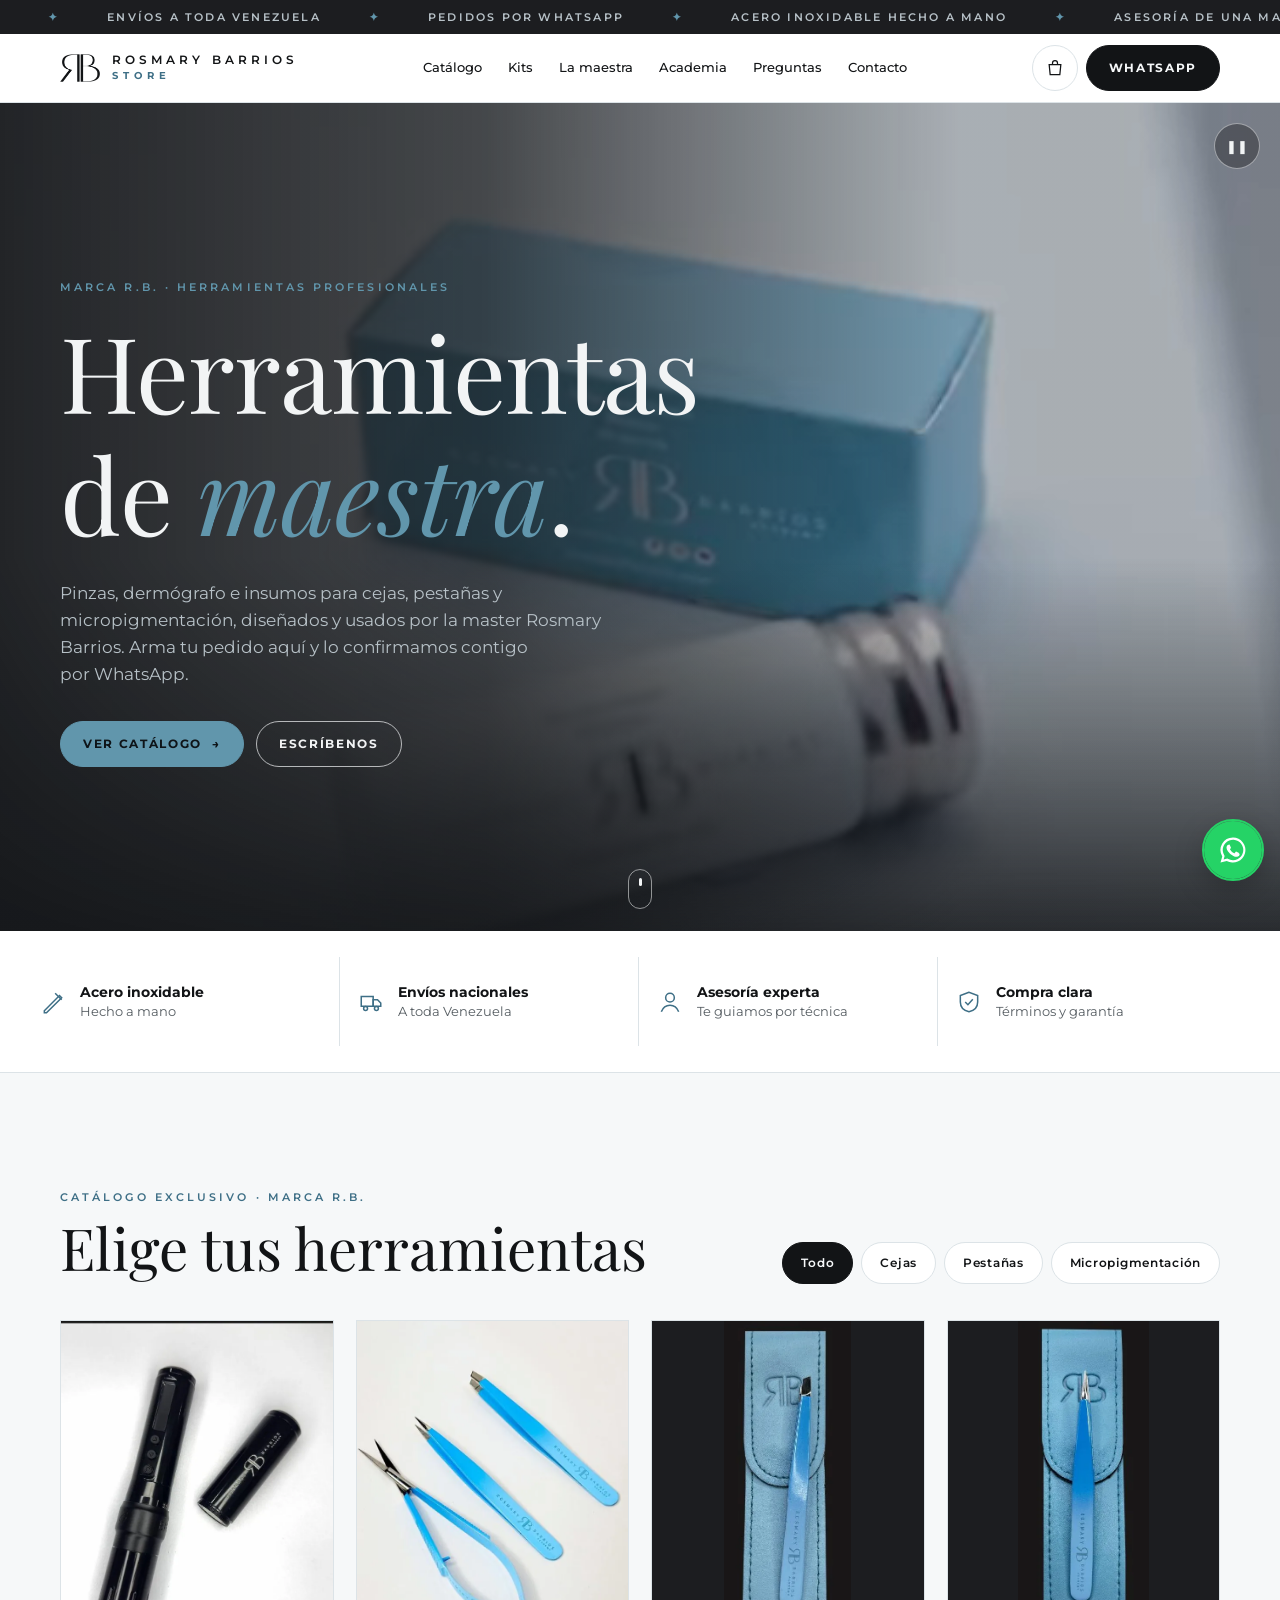
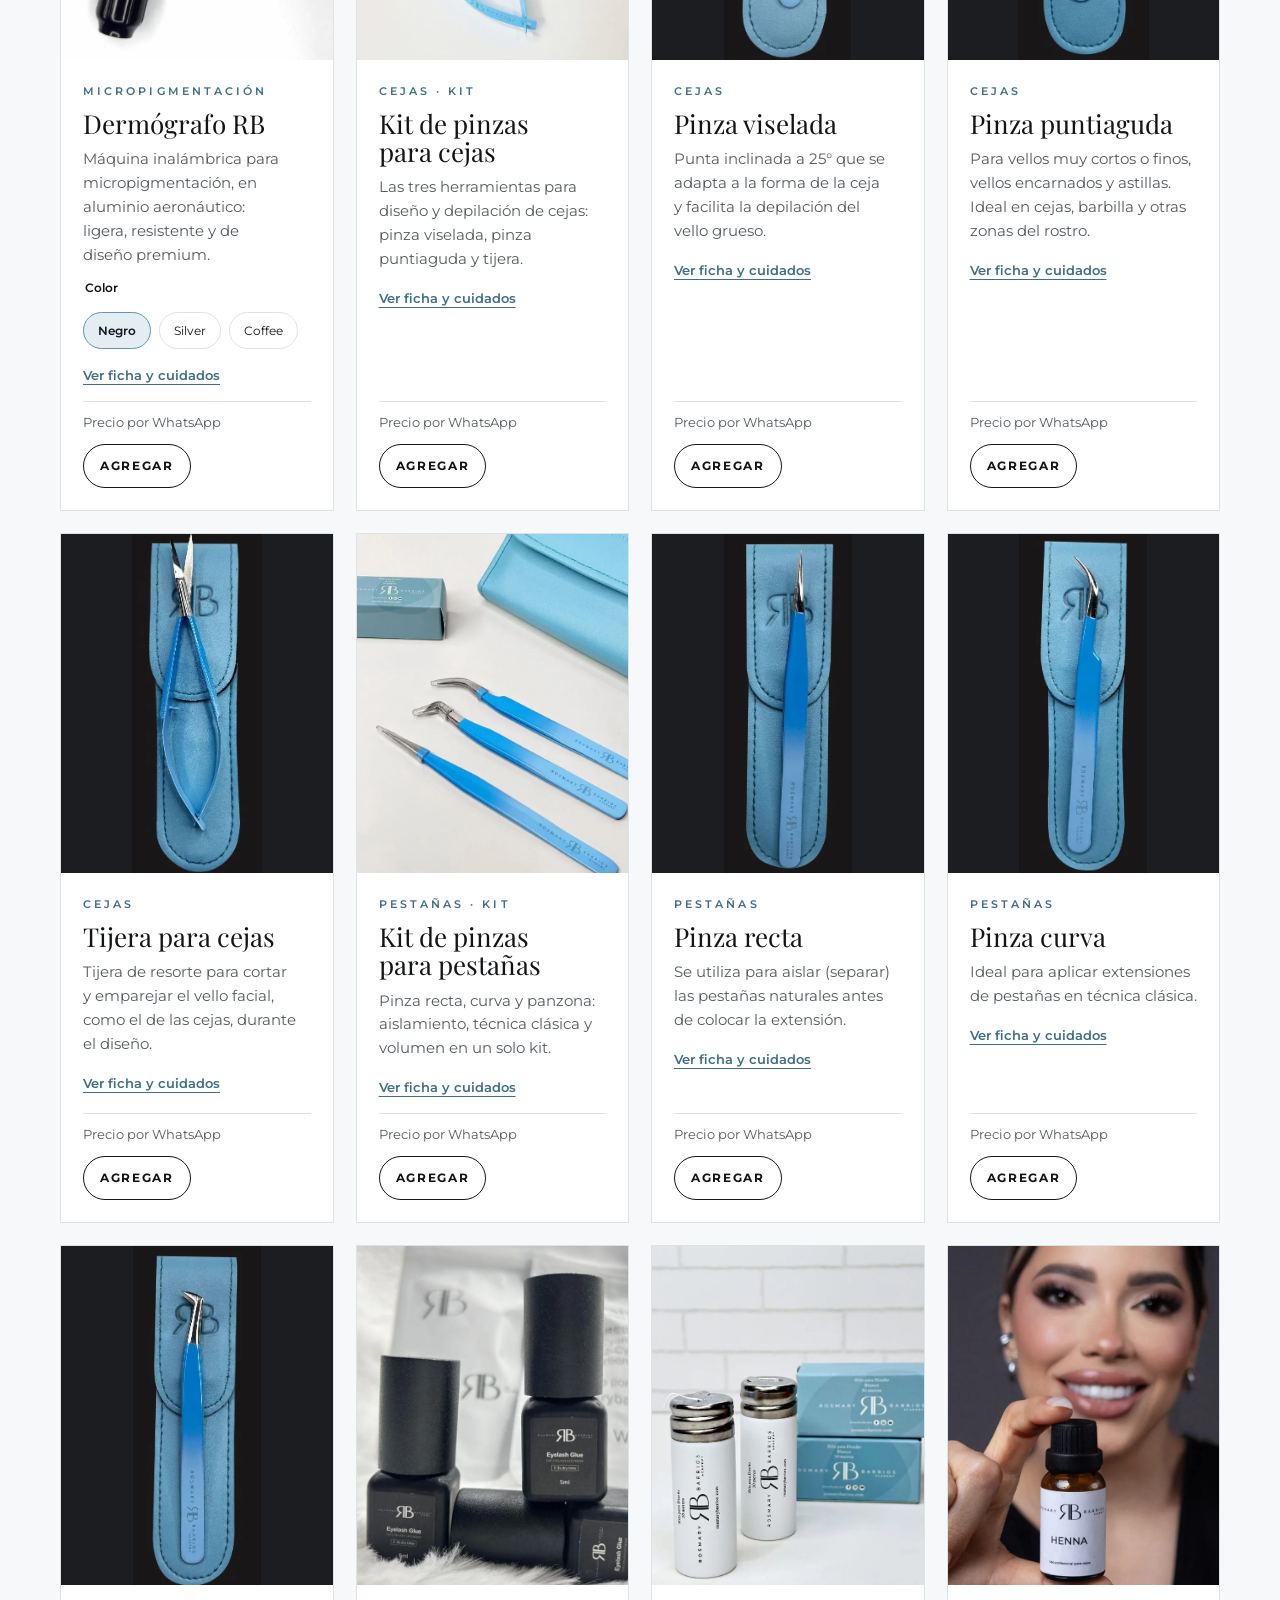
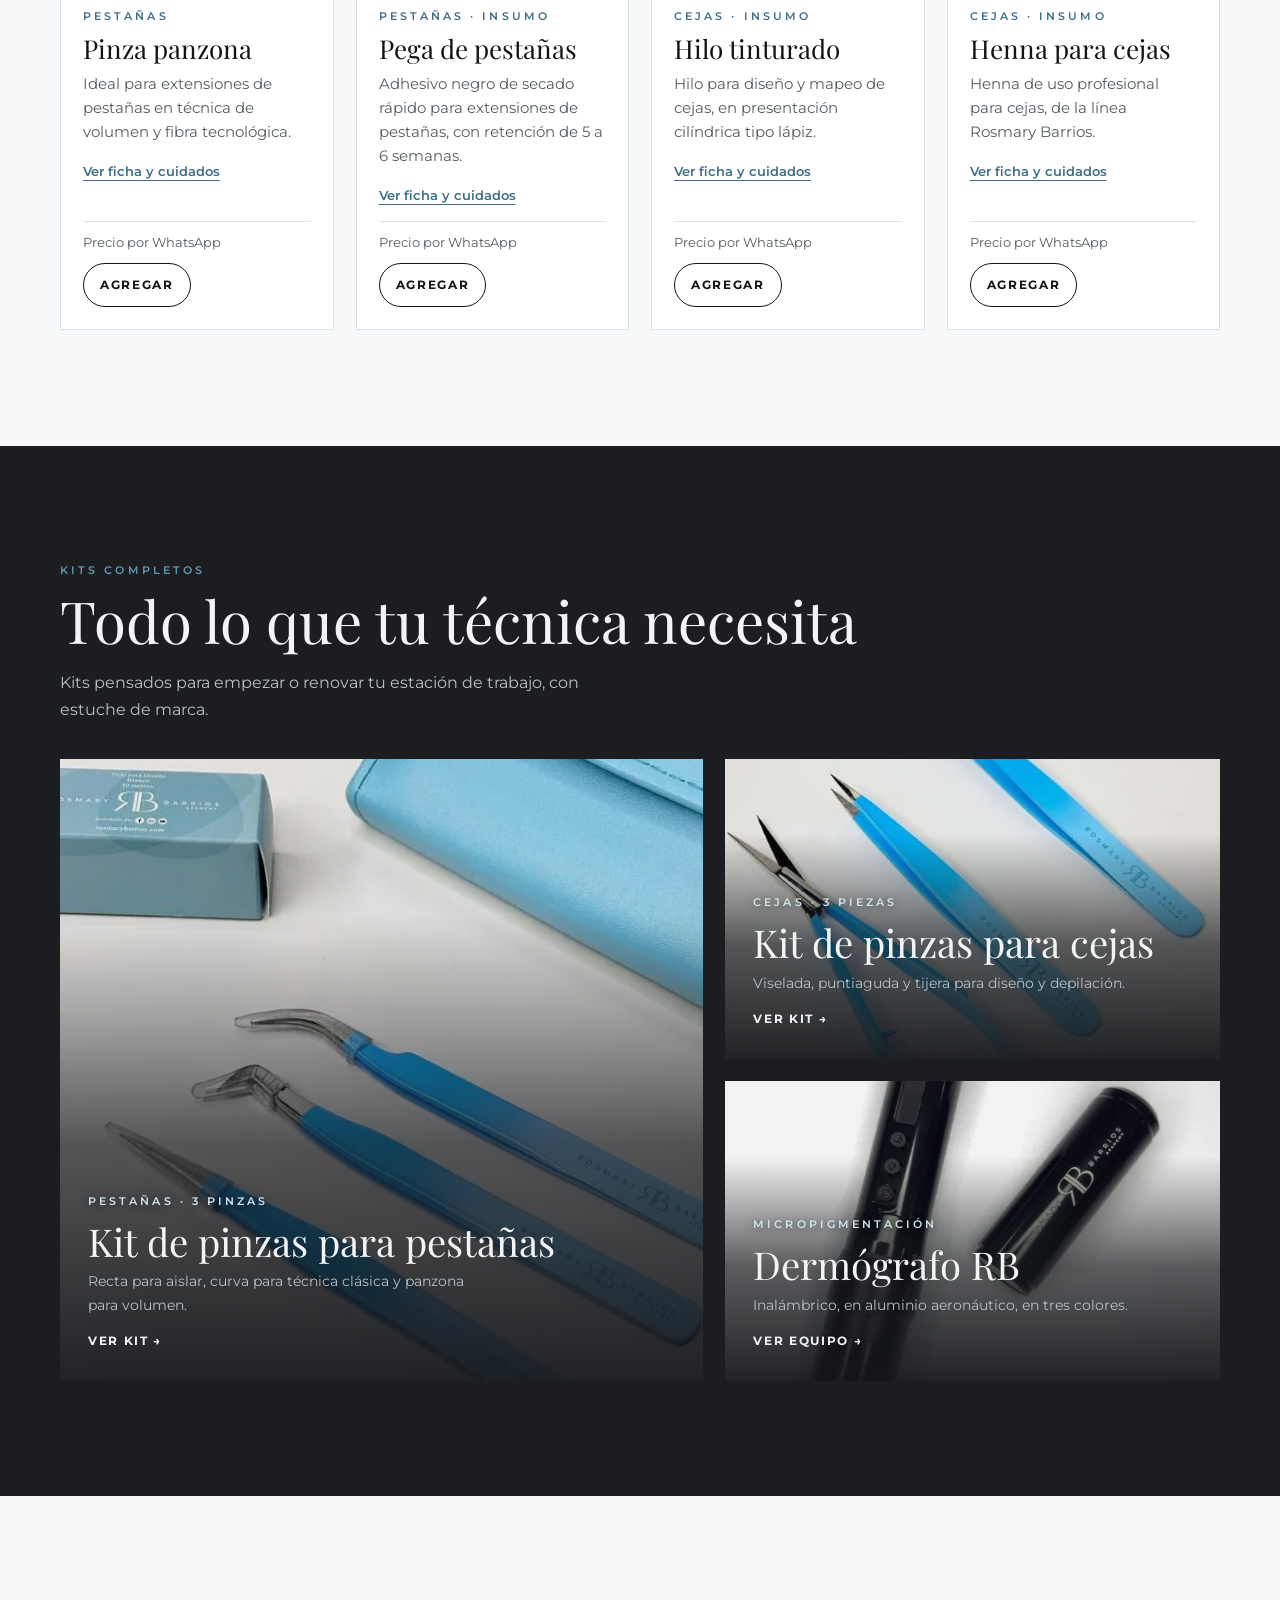
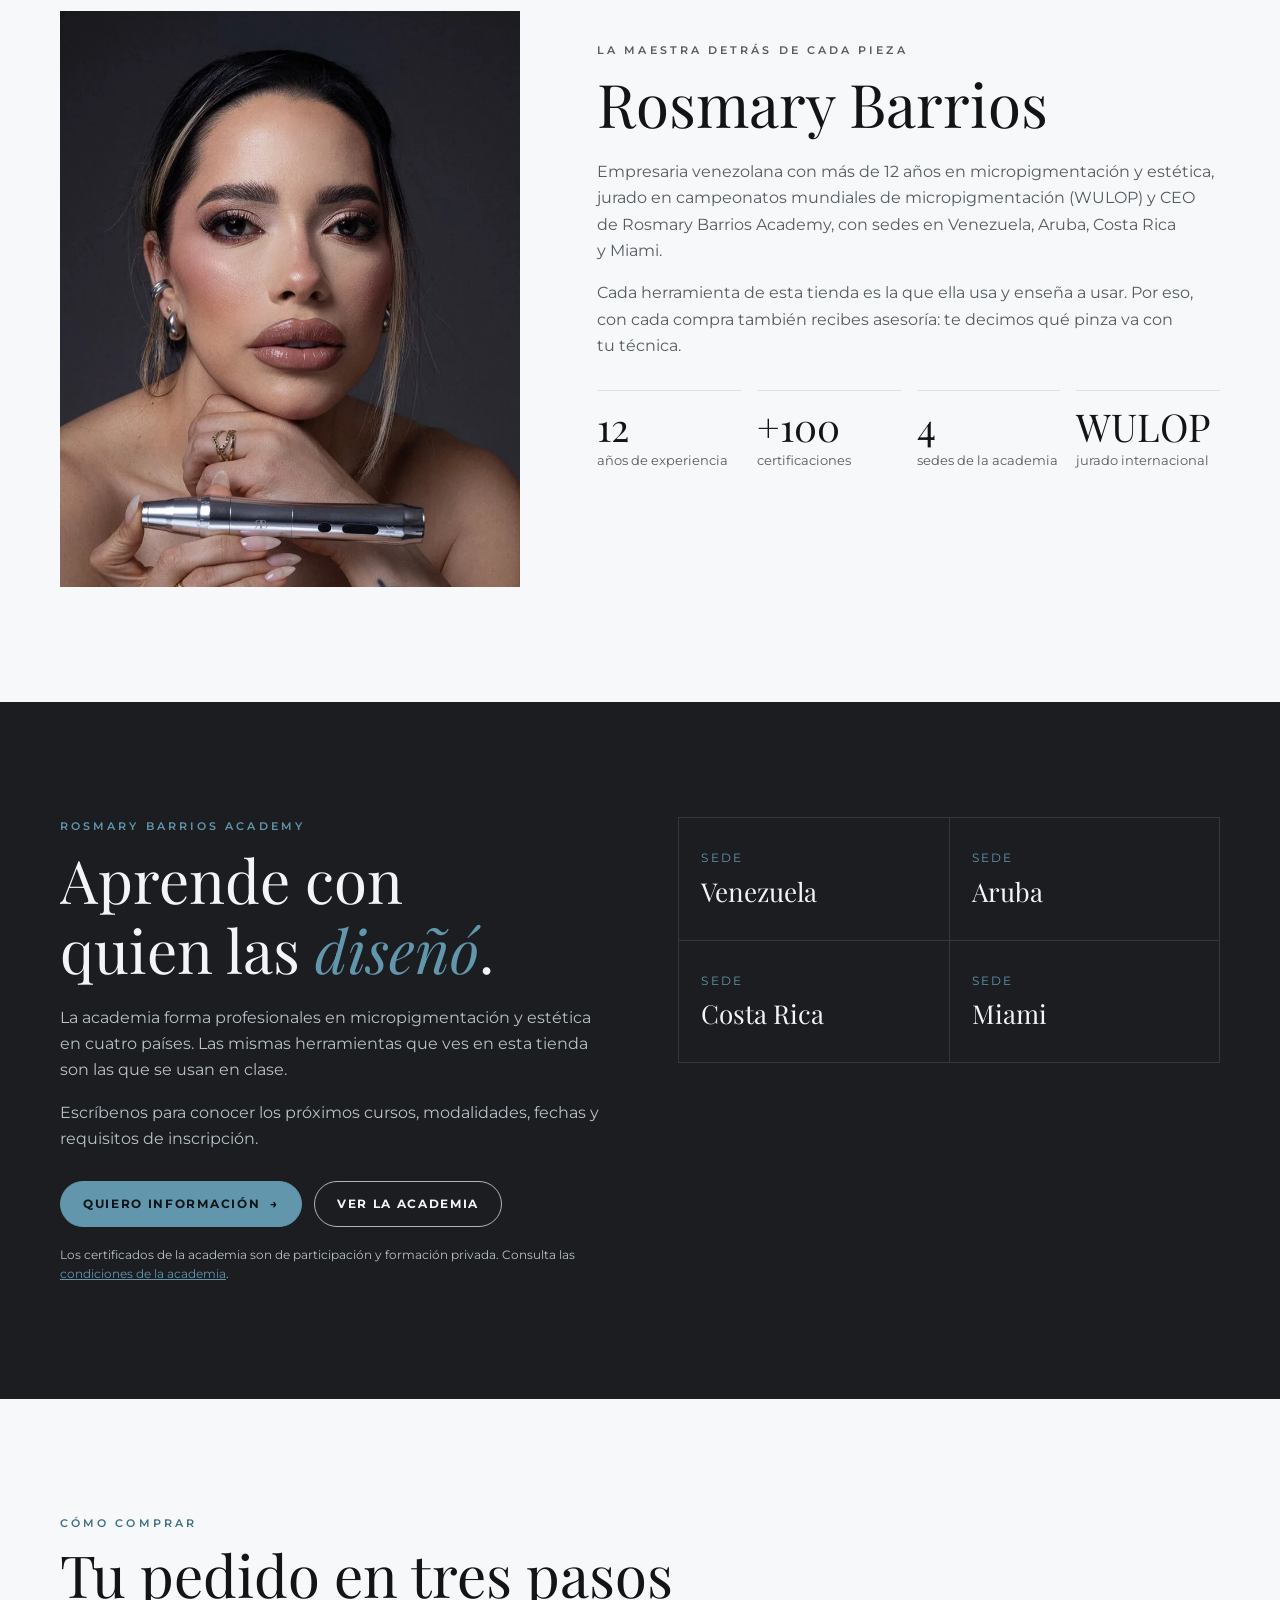
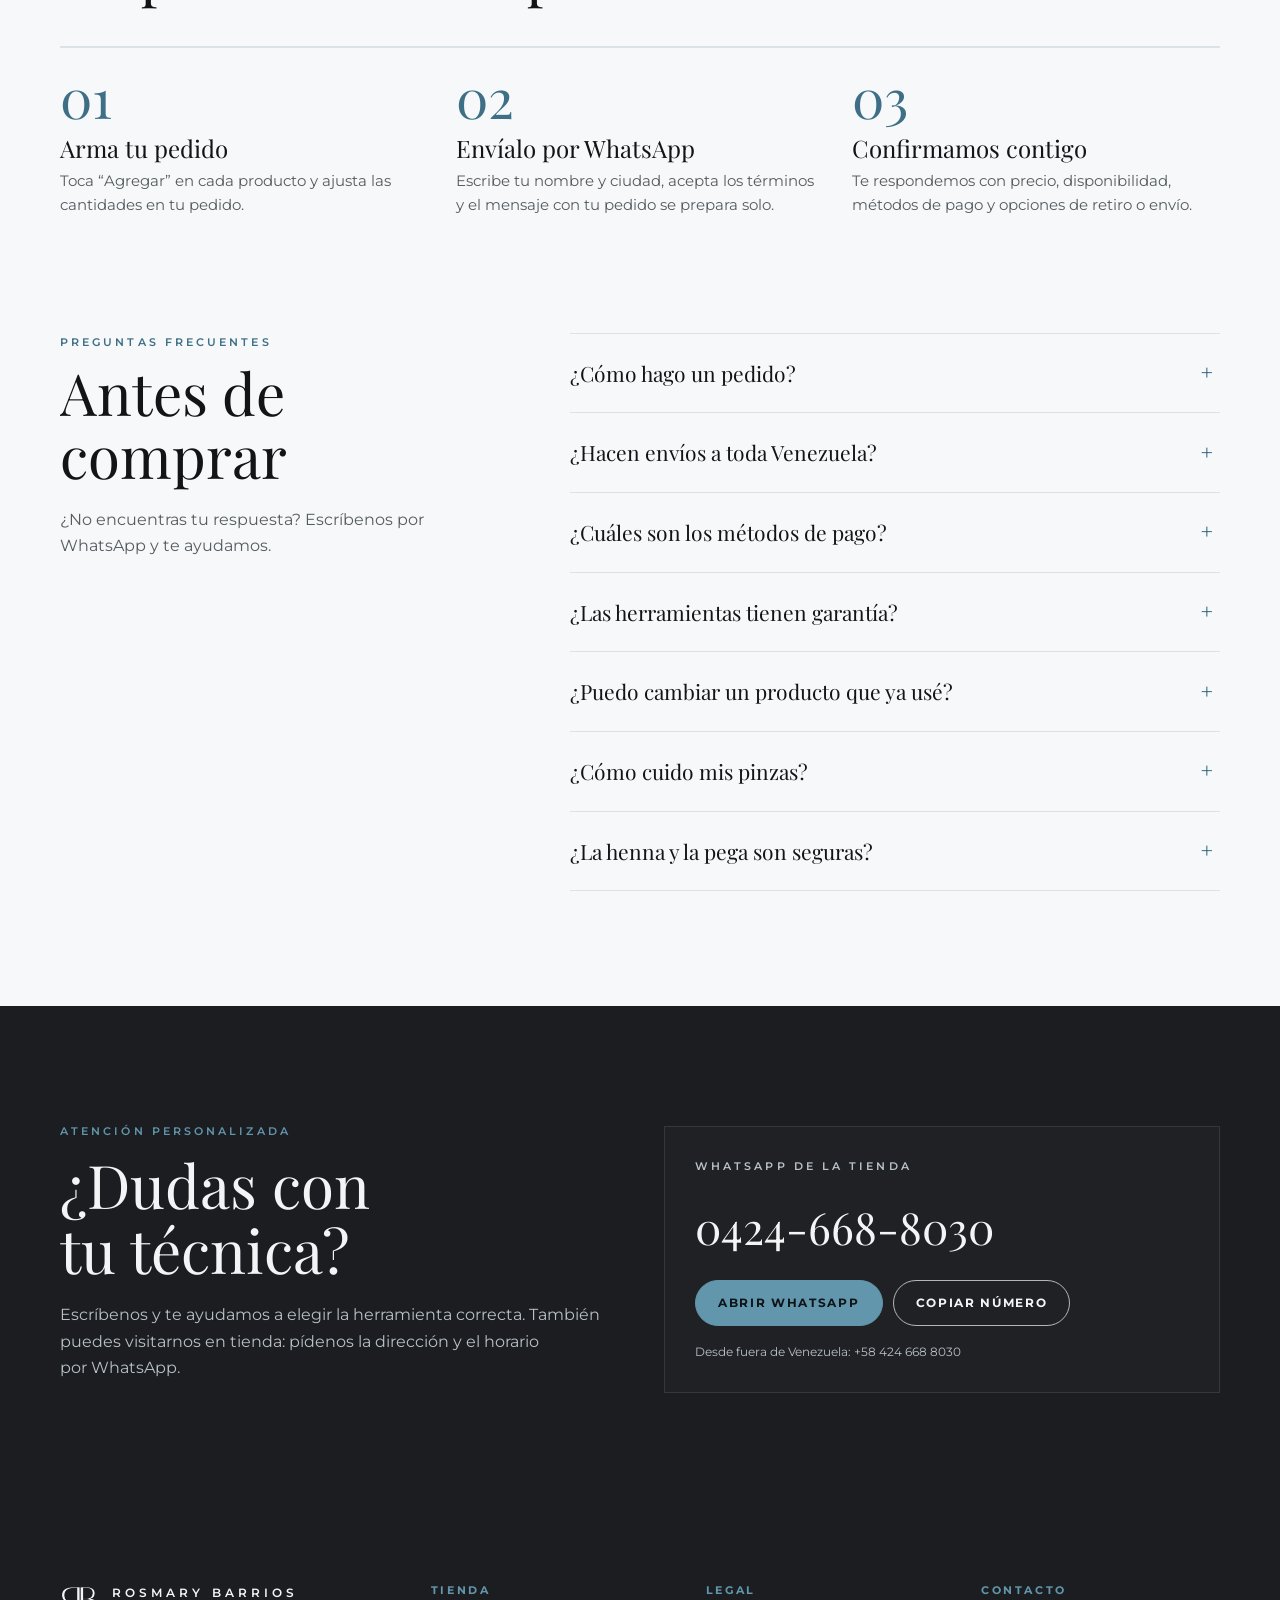
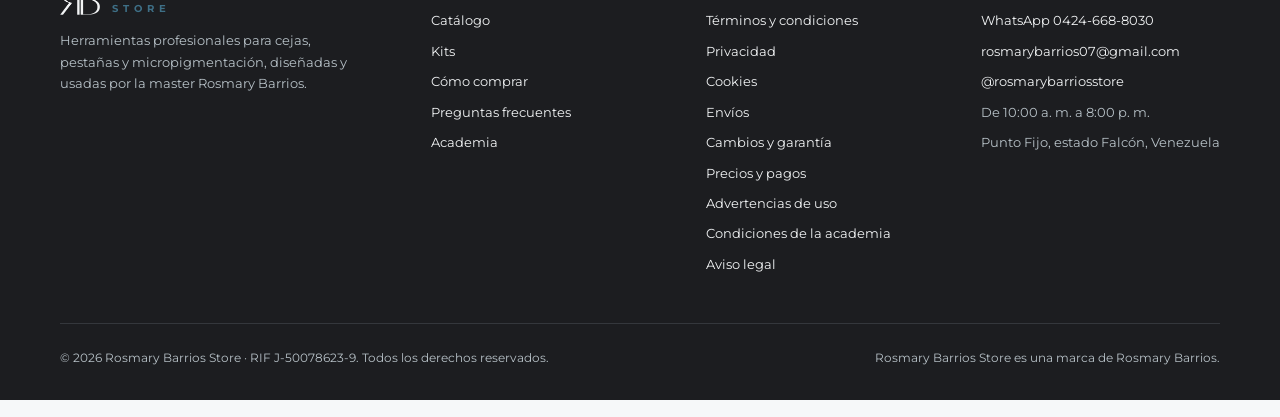
==== commit f071bedf: "Agregar RIF, dirección, correo, horario e Instagram de la tienda Co-Authored-By: Claude Opus 5.5 (1M" ====
--- a/index.html
+++ b/index.html
@@ -25,7 +25,7 @@
 <link rel="stylesheet" href="assets/css/shop.css">
 <script type="application/ld+json">
 {"@context":"https://schema.org","@graph":[
-{"@type":"Store","@id":"https://rosmarybarriosstore.vercel.app/#store","name":"Rosmary Barrios Store","url":"https://rosmarybarriosstore.vercel.app/","logo":"https://rosmarybarriosstore.vercel.app/assets/img/icon-512.png","image":"https://rosmarybarriosstore.vercel.app/hero-poster.jpg","telephone":"+58 424 668 8030","priceRange":"$$","address":{"@type":"PostalAddress","addressCountry":"VE"},"founder":{"@type":"Person","name":"Rosmary Barrios"},"description":"Herramientas profesionales para cejas, pestañas y micropigmentación de la marca Rosmary Barrios."},
+{"@type":"Store","@id":"https://rosmarybarriosstore.vercel.app/#store","name":"Rosmary Barrios Store","url":"https://rosmarybarriosstore.vercel.app/","logo":"https://rosmarybarriosstore.vercel.app/assets/img/icon-512.png","image":"https://rosmarybarriosstore.vercel.app/hero-poster.jpg","telephone":"+58 424 668 8030","priceRange":"$$","address":{"@type":"PostalAddress","streetAddress":"Las Virtudes","addressLocality":"Punto Fijo","addressRegion":"Falcón","addressCountry":"VE"},"email":"rosmarybarrios07@gmail.com","sameAs":["https://instagram.com/rosmarybarriosstore"],"taxID":"J-50078623-9","founder":{"@type":"Person","name":"Rosmary Barrios"},"description":"Herramientas profesionales para cejas, pestañas y micropigmentación de la marca Rosmary Barrios."},
 {"@type":"FAQPage","mainEntity":[
 {"@type":"Question","name":"¿Cómo hago un pedido?","acceptedAnswer":{"@type":"Answer","text":"Agrega los productos al pedido, escribe tu nombre y ciudad, acepta los términos y envíalo por WhatsApp. Te confirmamos precio, disponibilidad, forma de pago y entrega."}},
 {"@type":"Question","name":"¿Hacen envíos a toda Venezuela?","acceptedAnswer":{"@type":"Answer","text":"Sí. Enviamos a todo el país por agencias de encomiendas y coordinamos el envío contigo por WhatsApp."}},
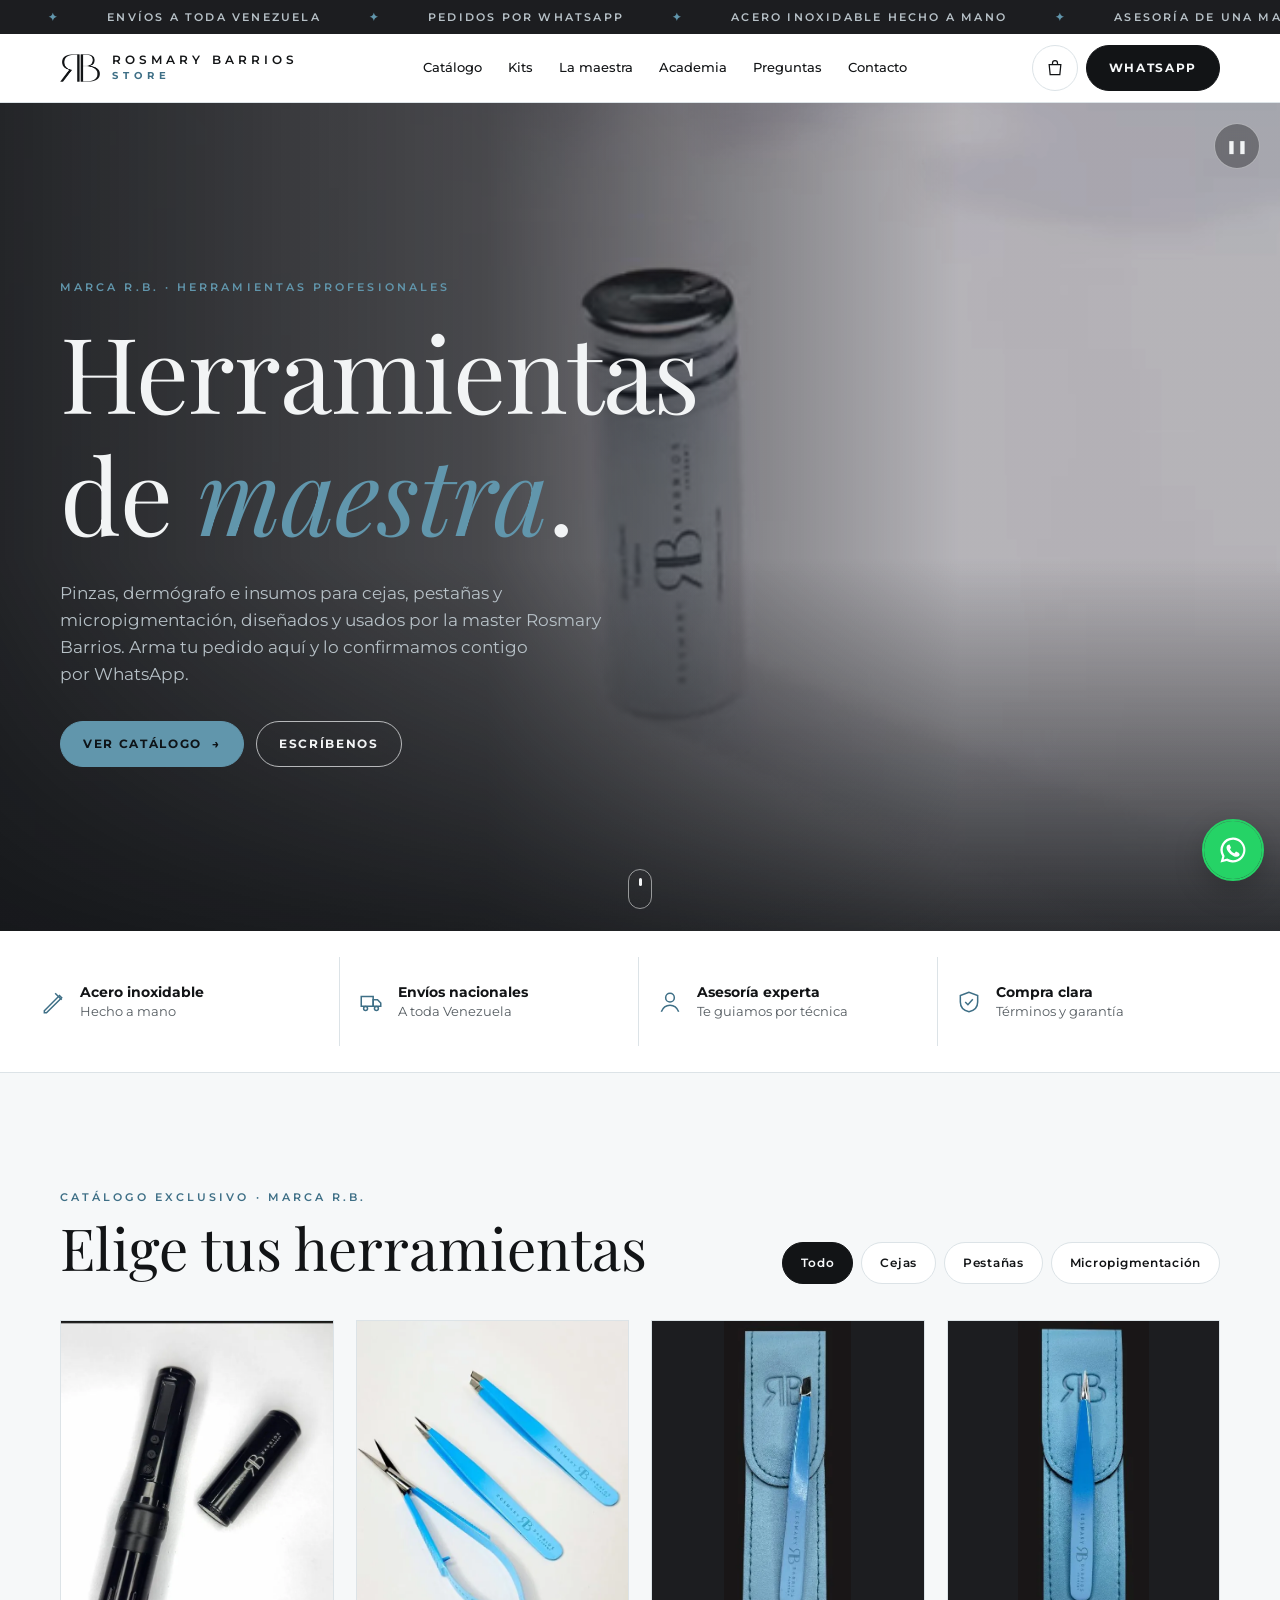
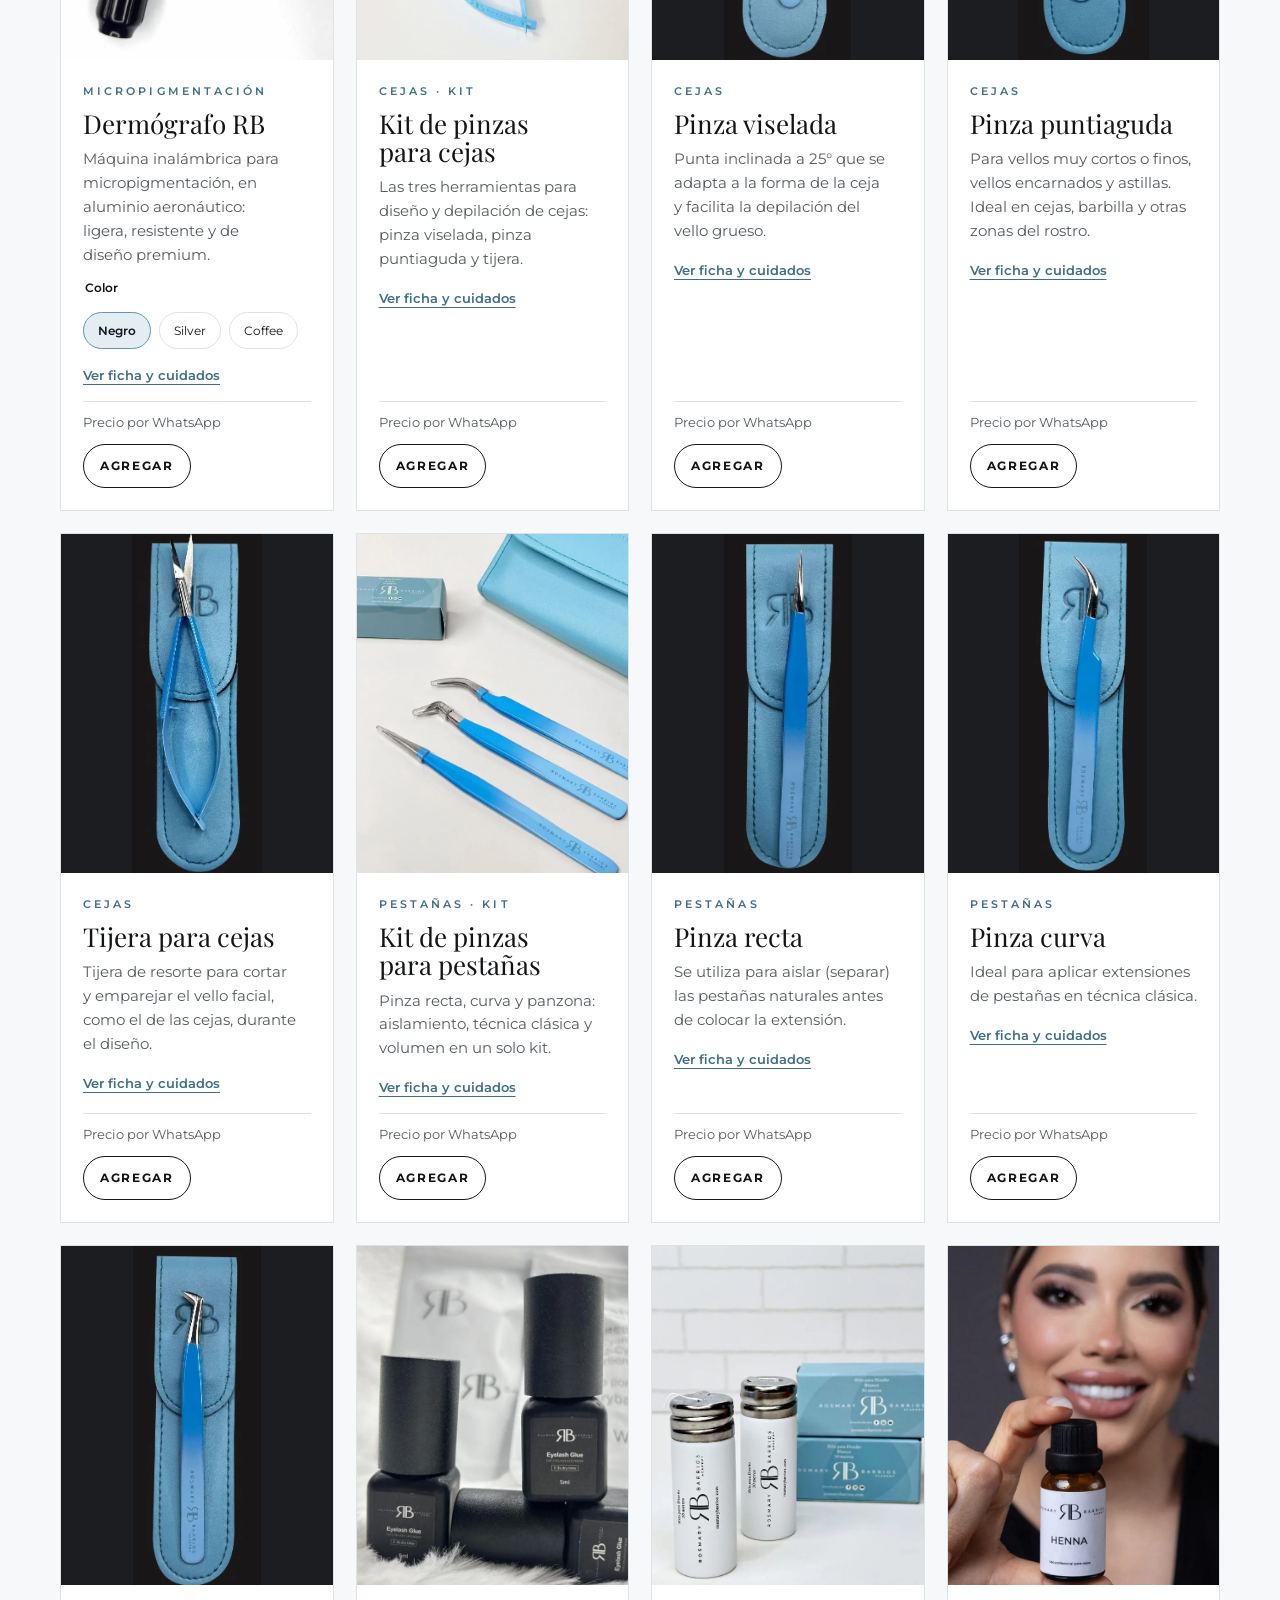
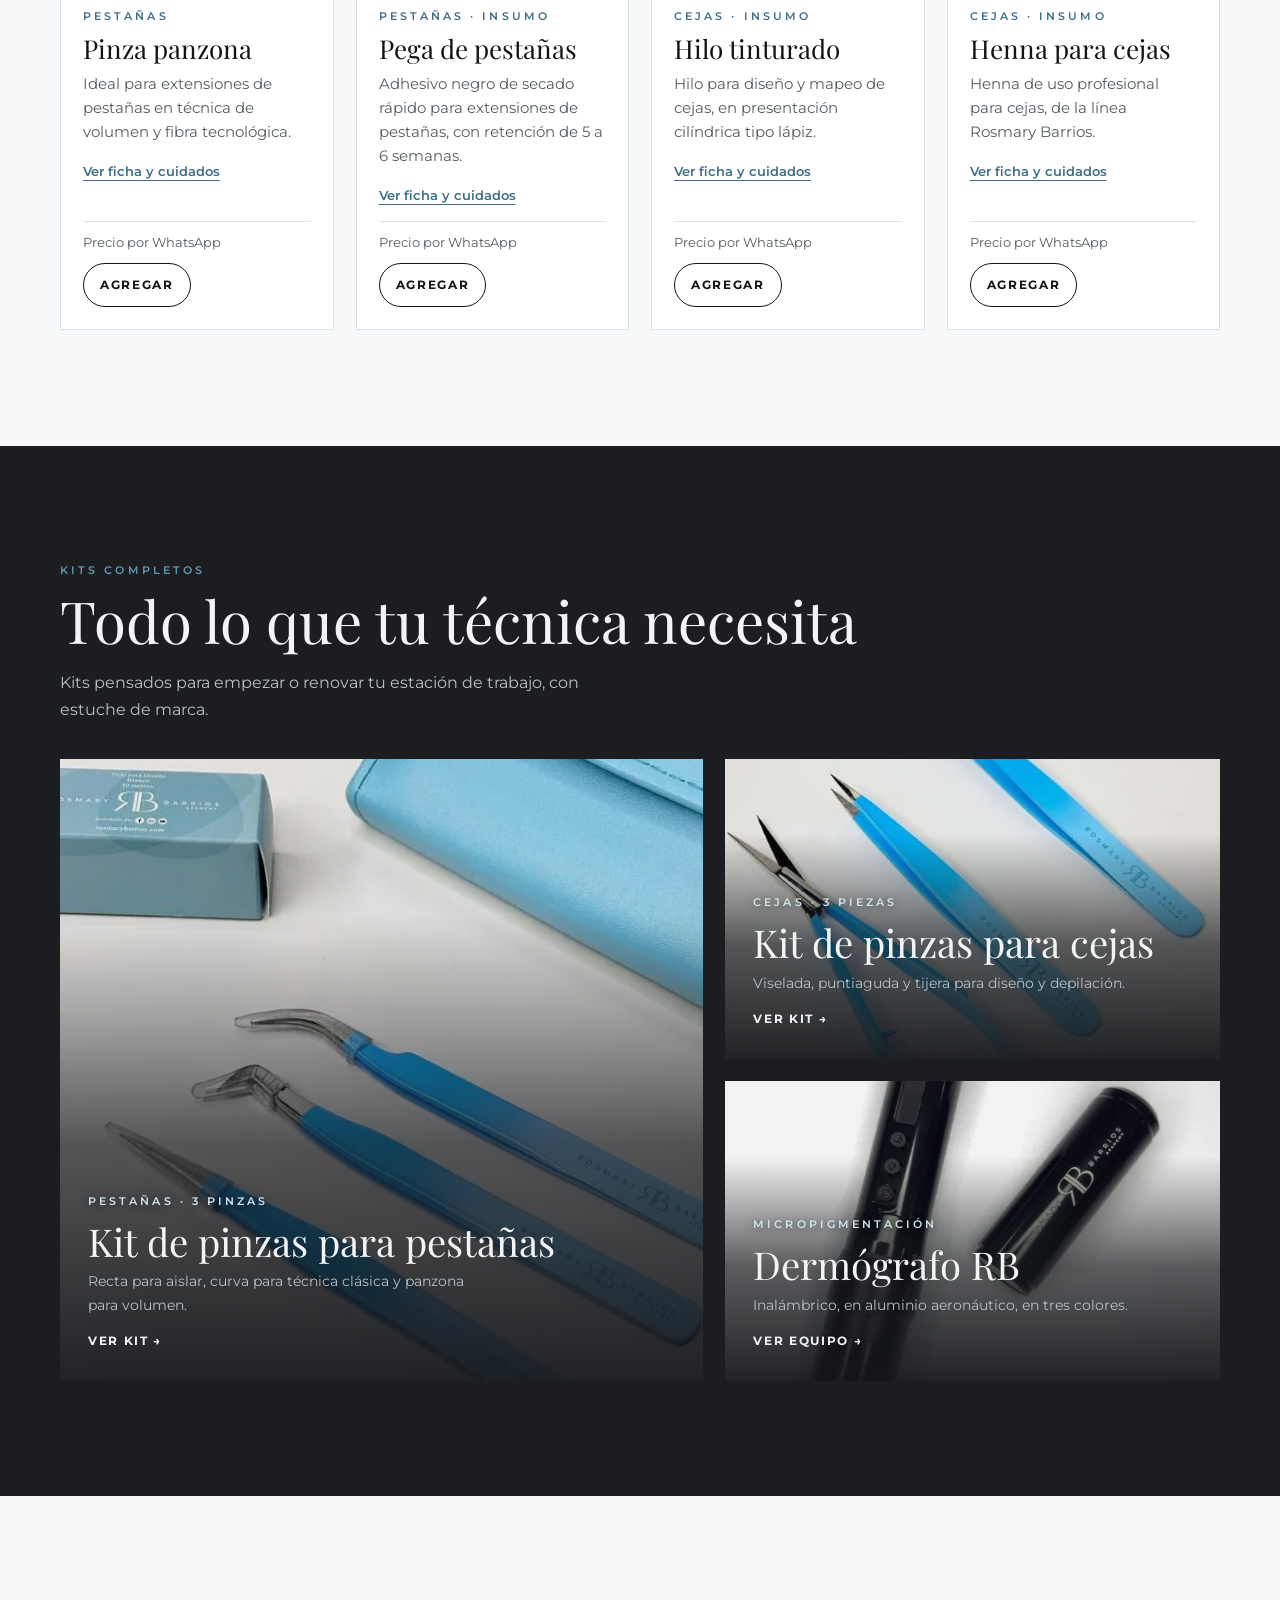
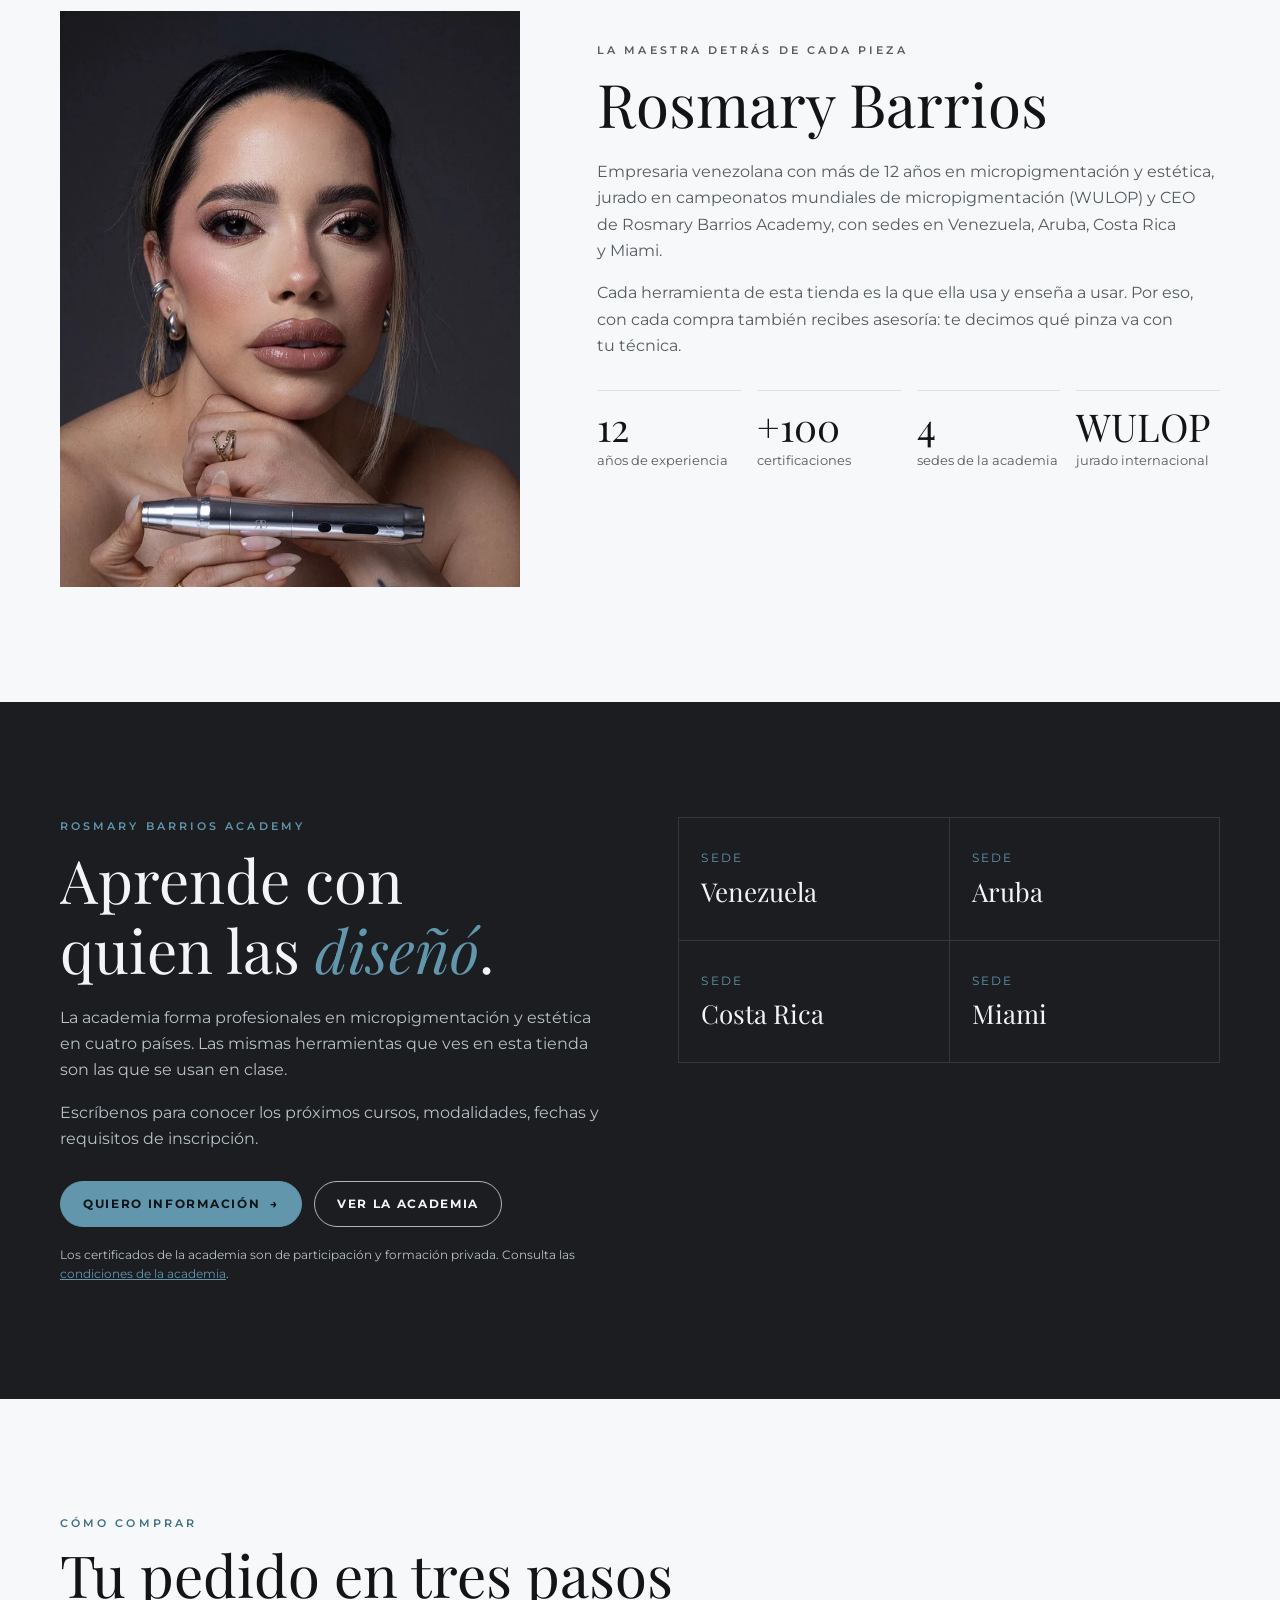
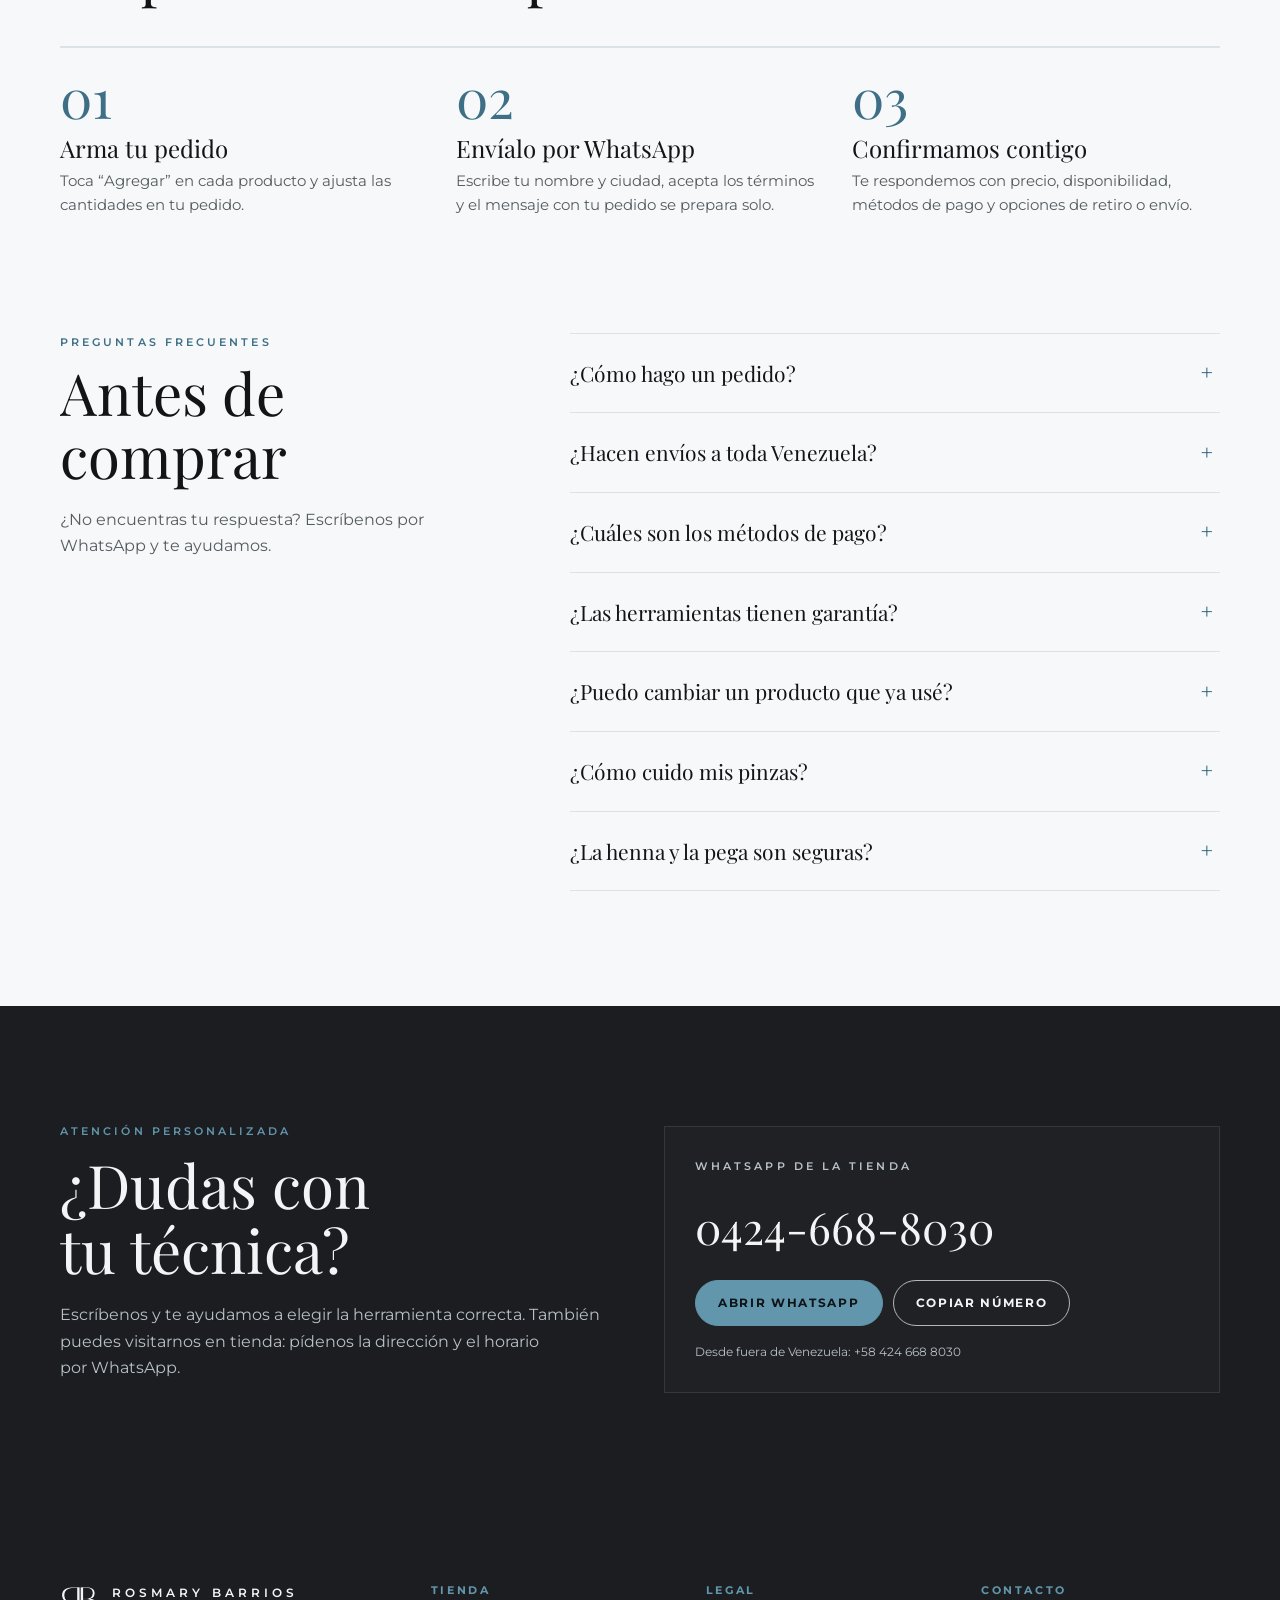
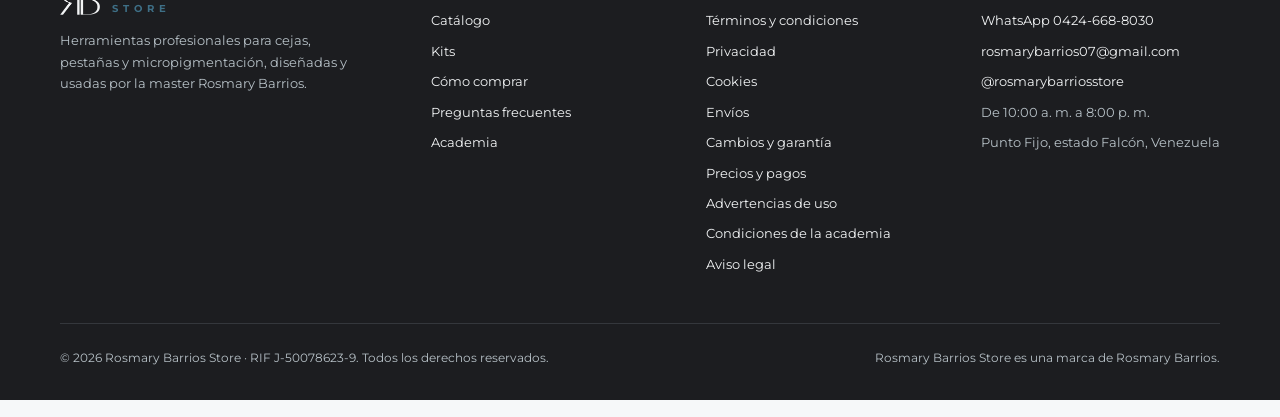
==== commit dbe1e2f4: "Pantalla de entrada con el logo RB al cargar la web Co-Authored-By: Claude Opus 5.5 (1M context) <no" ====
--- a/index.html
+++ b/index.html
@@ -33,8 +33,10 @@
 {"@type":"Question","name":"¿Las pinzas tienen garantía?","acceptedAnswer":{"@type":"Answer","text":"Sí, contra defectos de fábrica. Revisa la política de cambios, devoluciones y garantía para los plazos y condiciones."}}
 ]}]}
 </script>
+<script>document.documentElement.classList.add('js');if(!matchMedia('(prefers-reduced-motion: reduce)').matches){document.documentElement.classList.add('is-loading');setTimeout(function(){document.documentElement.classList.remove('is-loading')},5000)}</script>
 </head>
 <body>
+<div class="loader" aria-hidden="true"><div class="l-inner"><span class="mono l-mono"></span><span class="l-line"></span><span class="l-text">ROSMARY BARRIOS <b>STORE</b></span></div></div>
 <a class="skip" href="#main">Saltar al contenido</a>
 
 <div class="announce" aria-hidden="true"><div class="track">
--- a/assets/css/shop.css
+++ b/assets/css/shop.css
@@ -198,3 +198,22 @@
 .mbox .mimg { position: relative; min-height: 420px }
 .mbox .mimg img { position: absolute; inset: 0; width: 100%; height: 100%; max-height: none }
 @media (max-width: 960px) { .mbox .mimg { min-height: 0; height: 42svh } }
+
+/* pantalla de carga con el logo RB */
+.loader { display: none }
+.is-loading .loader, .loader.leaving { display: grid; position: fixed; inset: 0; z-index: 300; place-items: center; background: var(--studio); color: var(--accent);
+  clip-path: inset(0 0 0 0); transition: clip-path 1s cubic-bezier(.77, 0, .18, 1) }
+.loader.leaving { clip-path: inset(0 0 100% 0) }
+.l-inner { display: flex; flex-direction: column; align-items: center; gap: 22px }
+.l-mono { width: clamp(110px, 18vw, 170px); height: clamp(78px, 13vw, 120px); opacity: 0; transform: scale(.82); filter: blur(10px);
+  animation: lmono 1s cubic-bezier(.22, 1, .36, 1) .1s forwards }
+.l-line { width: 0; height: 1px; background: var(--accent); animation: lline .8s cubic-bezier(.22, 1, .36, 1) .55s forwards }
+.l-text { font: 600 11px var(--text); letter-spacing: .2em; color: var(--studio-ink); opacity: 0; animation: ltext .9s ease .75s forwards; white-space: nowrap }
+.l-text b { color: var(--accent); font-weight: 700 }
+@keyframes lmono { to { opacity: 1; transform: none; filter: none } }
+@keyframes lline { to { width: 160px } }
+@keyframes ltext { from { opacity: 0; letter-spacing: .2em } to { opacity: 1; letter-spacing: .42em } }
+/* la portada espera a que termine la carga para animarse */
+.is-loading .hero .reveal { opacity: 0; transform: translateY(34px) }
+.is-loading .hero .mask-line > span { transform: translateY(110%) }
+.is-loading body { overflow: hidden }
